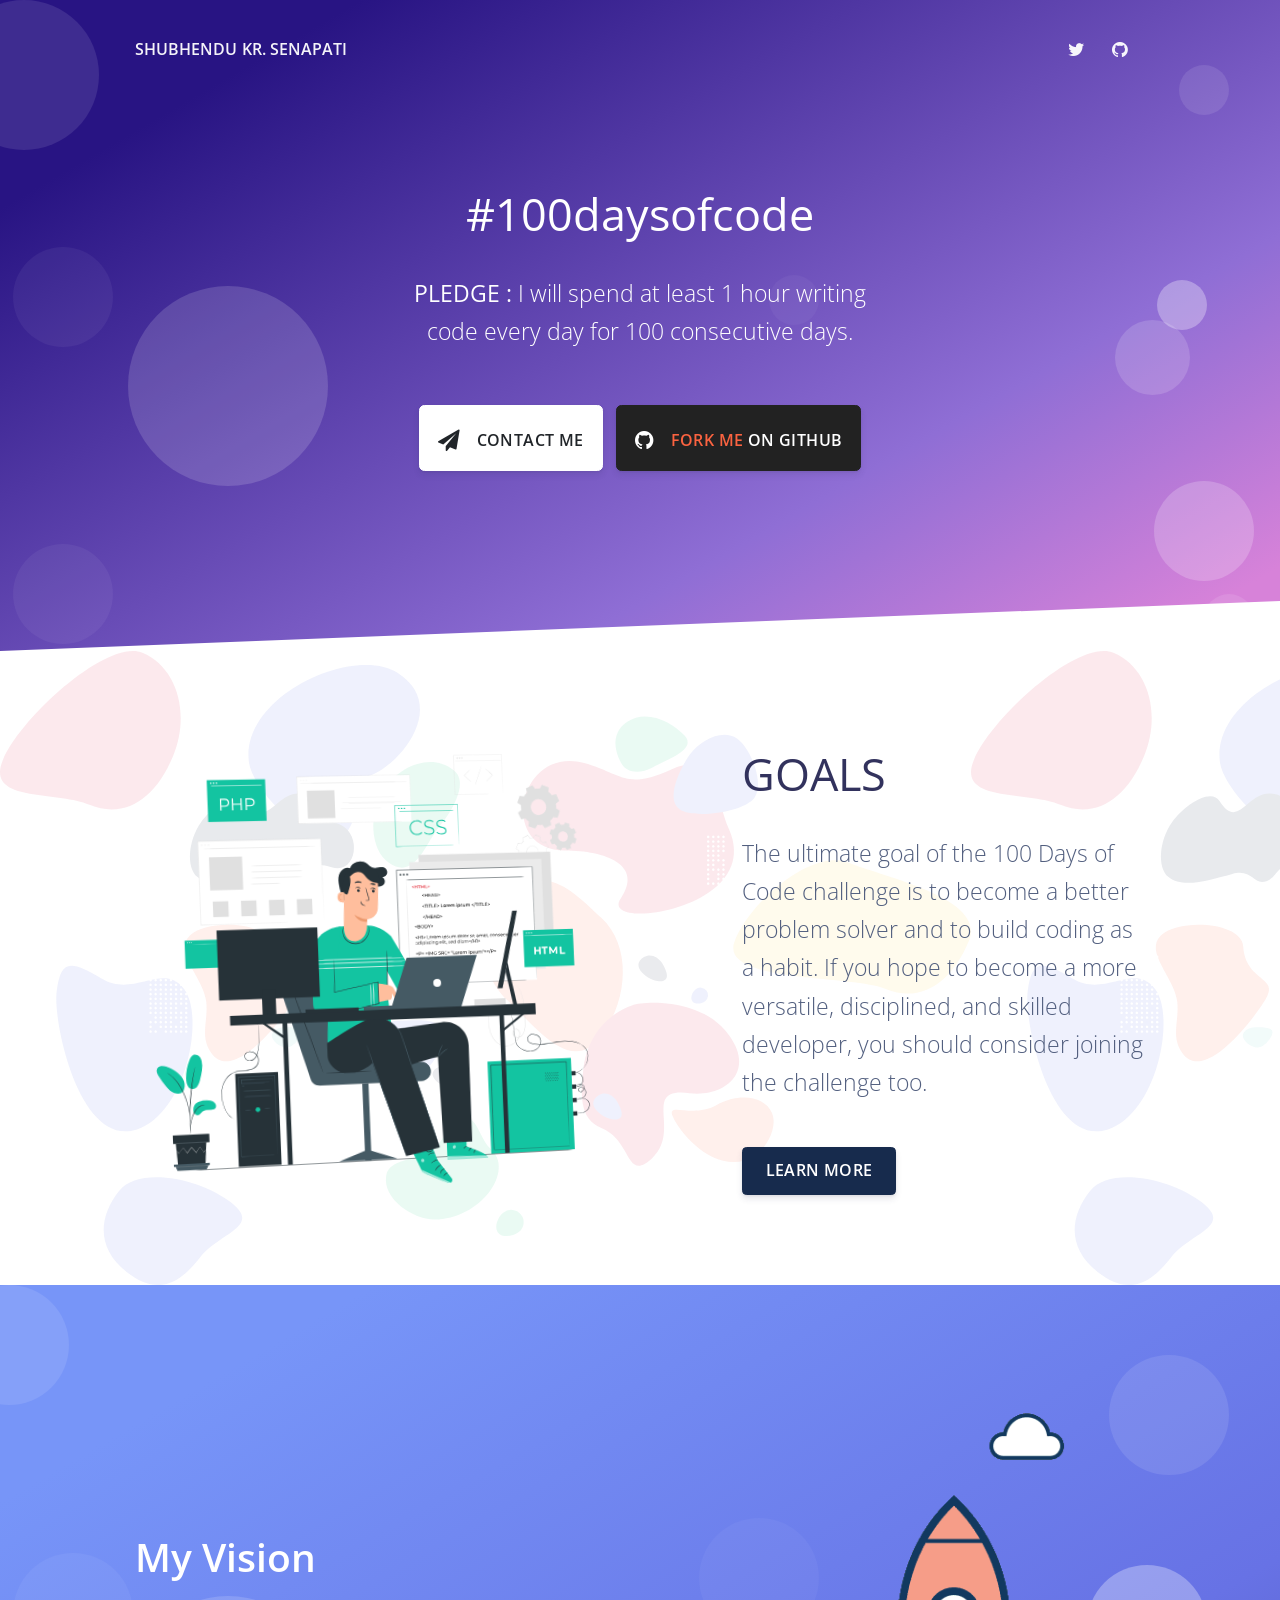
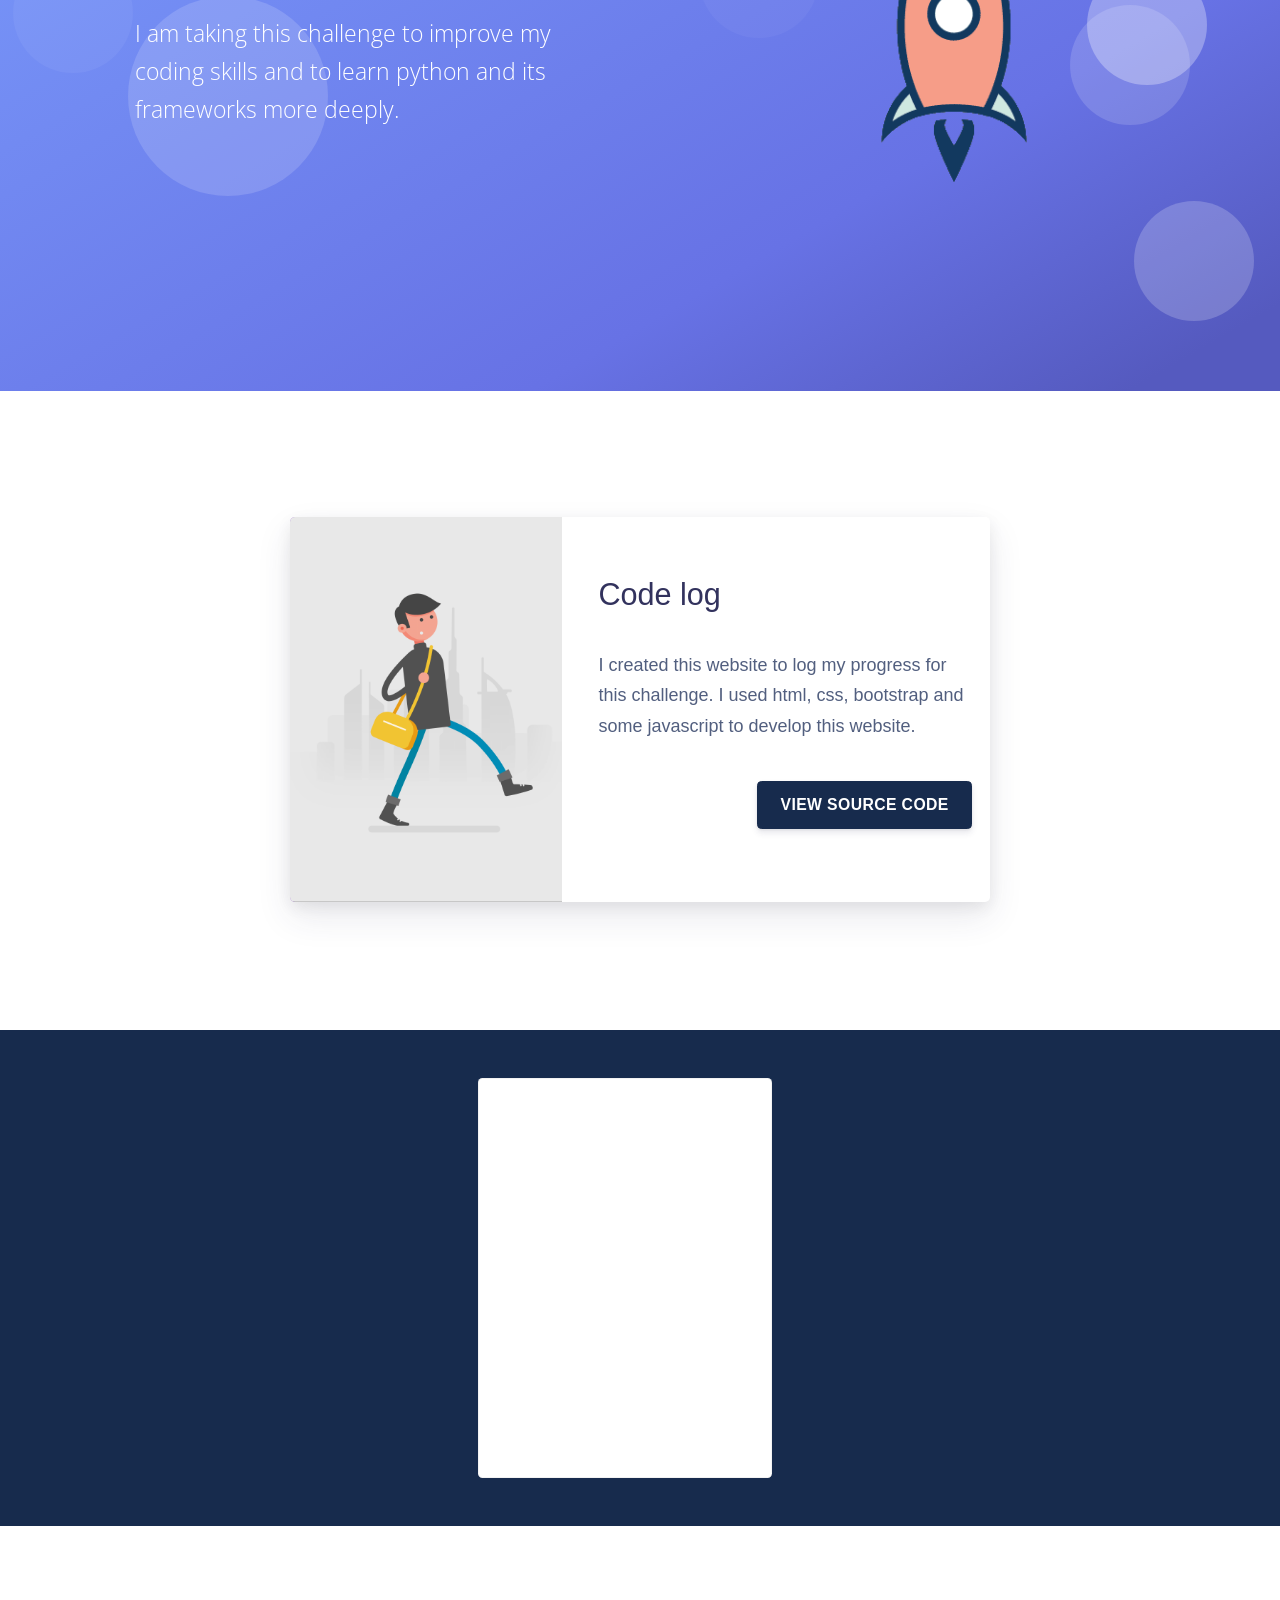
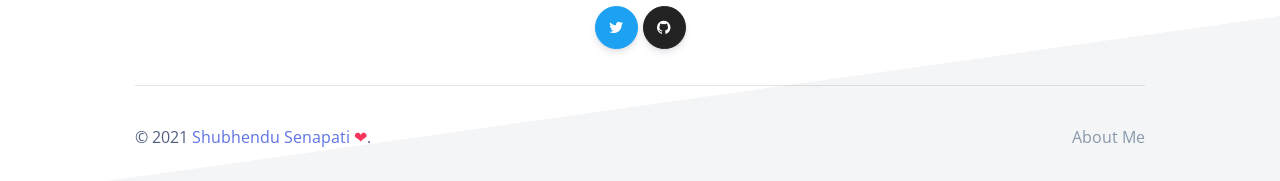
==== docs/index.html @ d3641da6 "text changes" ====
<!DOCTYPE html>
<html lang="en">

<head>
    <meta charset="utf-8" />
    <meta name="viewport" content="width=device-width, initial-scale=1, shrink-to-fit=no" />

    <title>Code log - #100daysofcode</title>
    <!--     Fonts and icons     -->
    <link href="https://fonts.googleapis.com/css?family=Open+Sans:300,400,600,700" rel="stylesheet" />
    <link href="https://use.fontawesome.com/releases/v5.0.6/css/all.css" rel="stylesheet" />
    <!-- Nucleo Icons -->
    <link href="./assets/css/nucleo-icons.css" rel="stylesheet" />
    <link href="./assets/css/nucleo-svg.css" rel="stylesheet" />
    <!-- Font Awesome Icons -->
    <link href="./assets/css/font-awesome.css" rel="stylesheet" />
    <link href="./assets/css/nucleo-svg.css" rel="stylesheet" />
    <!-- CSS Files -->
    <link href="./assets/css/argon-design-system.css?v=1.2.0" rel="stylesheet" />
</head>

<body class="index-page" style="overflow-x: hidden;">
    <!-- Navbar -->
    <nav id="navbar-main" class="
        navbar navbar-main navbar-expand-lg navbar-transparent navbar-light
        headroom
      ">
        <div class="container">
            <a class="navbar-brand" href="javascript:;">Shubhendu Kr. Senapati</a>
            <button class="navbar-toggler" type="button" data-toggle="collapse" data-target="#navbar-danger"
                aria-controls="navbar-danger" aria-expanded="false" aria-label="Toggle navigation">
                <span class="navbar-toggler-icon"></span>
            </button>
            <div class="collapse navbar-collapse" id="navbar-danger">
                <div class="navbar-collapse-header">
                    <div class="row">
                        <div class="col-6 collapse-brand">
                            <a href="./index.html">
                                <img src="./assets/img/brand/blue.png" />
                            </a>
                        </div>
                        <div class="col-6 collapse-close">
                            <button type="button" class="navbar-toggler" data-toggle="collapse"
                                data-target="#navbar-danger" aria-controls="navbar-danger" aria-expanded="false"
                                aria-label="Toggle navigation">
                                <span></span>
                                <span></span>
                            </button>
                        </div>
                    </div>
                </div>
                <ul class="navbar-nav ml-auto">
                    <li class="nav-item">
                        <a class="nav-link nav-link-icon" href="https://twitter.com/shubhendukumars">
                            <i class="fa fa-twitter"></i>
                            <span class="nav-link-inner--text d-lg-none">Twitter</span>
                        </a>
                    </li>

                    <li class="nav-item">
                        <a class="nav-link nav-link-icon" href="https://github.com/sksenapati007">
                            <i class="fa fa-github"></i>
                            <span class="nav-link-inner--text d-lg-none">GitHub</span>
                        </a>
                    </li>
                </ul>
            </div>
        </div>
    </nav>

    <!-- End Navbar -->
    <div class="wrapper">
        <div class="section section-hero section-shaped">
            <div class="shape shape-style-1 shape-primary">
                <span class="span-150"></span>
                <span class="span-50"></span>
                <span class="span-50"></span>
                <span class="span-75"></span>
                <span class="span-100"></span>
                <span class="span-75"></span>
                <span class="span-50"></span>
                <span class="span-100"></span>
                <span class="span-50"></span>
                <span class="span-100"></span>
            </div>
            <div class="page-header">
                <div class="container shape-container d-flex align-items-center py-lg">
                    <div class="col px-0">
                        <div class="row align-items-center justify-content-center">
                            <div class="col-lg-6 text-center">
                                <!-- <h1 class="display-1 mb-0 text-white">#100daysofcode</h1> -->
                                <h1 class="text-white">#100daysofcode</h1>
                                <!-- <img src="./assets/img/brand/white.png" style="width: 200px;" class="img-fluid"> -->
                                <p class="lead text-white">
                                    <span style="font-weight: 500px"><b>PLEDGE :</b></span> I
                                    will spend at least 1 hour writing code every day for 100
                                    consecutive days.
                                </p>
                                <div class="btn-wrapper mt-5">
                                    <a href="mailto:shubhendukumars09@gmail.com"
                                        class="btn btn-lg btn-white btn-icon mb-3 mb-sm-0">
                                        <span class="btn-inner--icon"><i class="fa fa-send"></i></span>
                                        <span class="btn-inner--text">Contact Me</span>
                                    </a>
                                    <a href="https://github.com/sksenapati007/100DaysOfCode"
                                        class="btn btn-lg btn-github btn-icon mb-3 mb-sm-0" target="_blank">
                                        <span class="btn-inner--icon"><i class="fa fa-github"></i></span>
                                        <span class="btn-inner--text"><span class="text-warning">Fork me</span> on
                                            Github</span>
                                    </a>
                                </div>
                                <!-- <div class="mt-5">
                  <small class="font-weight-bold mb-0 mr-2 text-white">*proudly coded by</small>
                  <img src="./assets/img/brand/creativetim-white-slim.png" style="height: 28px;">
                </div> -->
                            </div>
                        </div>
                    </div>
                </div>
            </div>
            <div class="separator separator-bottom separator-skew zindex-100">
                <svg x="0" y="0" viewBox="0 0 2560 100" preserveAspectRatio="none" version="1.1"
                    xmlns="http://www.w3.org/2000/svg">
                    <polygon class="fill-white" points="2560 0 2560 100 0 100"></polygon>
                </svg>
            </div>
        </div>

        <div class="section" style="background-image: url('./assets/img/ill/1.svg')">
            <div class="container py-md">
                <div class="row justify-content-between align-items-center">
                    <div class="col-lg-6 mb-lg-auto">
                        <div class="rounded overflow-hidden transform-perspective-left">
                            <div id="carousel_example" class="carousel slide" data-ride="carousel">
                                <div class="carousel-inner">
                                    <div class="carousel-item active">
                                        <img class="img-fluid" src="images/web-development_2.svg" alt="First slide" />
                                    </div>
                                </div>
                            </div>
                        </div>
                    </div>
                    <div class="col-lg-5 mb-5 mb-lg-0">
                        <h1 class="">GOALS</h1>
                        <p class="lead mt-4">
                            The ultimate goal of the 100 Days of Code challenge is to become
                            a better problem solver and to build coding as a habit. If you hope
                            to become a more versatile, disciplined, and skilled developer,
                            you should consider joining the challenge too.
                        </p>
                        <a href="https://www.100daysofcode.com/" class="btn btn-default mt-4">Learn More</a>
                    </div>
                </div>
            </div>
        </div>

        <section class="section section-lg section-shaped">
            <div class="shape shape-style-1 shape-default">
                <span></span>
                <span></span>
                <span></span>
                <span></span>
                <span></span>
                <span></span>
                <span></span>
                <span></span>
            </div>
            <div class="container py-md">
                <div class="row row-grid justify-content-between align-items-center">
                    <div class="col-lg-6">
                        <h3 class="display-3 text-white">My Vision</h3>
                        <p class="lead text-white">
                            I am taking this challenge to improve my coding skills and to
                            learn python and its frameworks more deeply.
                        </p>
                    </div>
                    <div class="col-lg-6 col-10 mx-md-auto">
                        <img class="ml-lg-5" src="images/mission.gif" width="100%" />
                    </div>
                </div>
            </div>
        </section>

        <!-- SVG separator -->

        <section class="section-lg section-shaped">
            <div class="blog-card shadow">
                <div class="meta">
                    <div class="photo" style="background-color: #a979d9; background-image: url(images/walking_3.gif);"></div>
                    <ul class="details">
                        <li class="author text-white">#100DaysOfCode</li>
                        <li class="date text-warning">June 07, 2021</li>
                        <li class="tags">
                            <ul>
                                <li><a class="text-white" href="#">HTML</a></li>
                                <li><a class="text-white" href="#">CSS</a></li>
                                <li><a class="text-white" href="#">Bootstrap</a></li>
                                <li><a class="text-white" href="#">JavaScript</a></li>
                                <li><a class="text-white" href="#">Python</a></li>
                            </ul>
                        </li>
                    </ul>
                </div>
                <div class="description">
                    <br />
                    <br />
                    <h1>Code log</h1>
                    <br />
                    <p>
                        I created this website to log my progress for this challenge. I
                        used html, css, bootstrap and some javascript to develop this
                        website.
                    </p>
                    <br />
                    <p class="read-more">
                        <a class="btn btn-default" href="#">View Source Code</a>
                    </p>
                </div>
            </div>
        </section>

        <section class="bg-default" style="padding: 30px;margin-left: -30px;">
            <div class="row" id="card-wrapper"></div>
            <div class="content">
                 <!-- Coming Soon Section -->
                <a class="card" href="#!">
                    <div class="front" style="background-image: url(https://i.postimg.cc/3RWFGDtm/5723679233146880.jpg);">
                        <p class="display-3">Day 2</p>
                    </div>
                    <div class="back">
                        <div>
                            <p>Consectetur adipisicing elit. Possimus, praesentium?</p>
                            <p>
                                Provident consectetur natus voluptatem quis tenetur sed beatae
                                eius sint.
                            </p>
                            <button class="button">Click Here</button>
                        </div>
                    </div>
                </a>
            </div>
        </section>

        <footer class="footer has-cards">
            <div class="container">
                <div class="row align-items-center justify-content-md-between">
                    <!-- <div class="col-lg-6">
          <h3 class="text-primary font-weight-light mb-2">Thank you for supporting us!</h3>
          <h4 class="mb-0 font-weight-light">Let's get in touch on any of these platforms.</h4>
        </div> -->
                    <div class="col-lg-12 text-lg-center btn-wrapper">
                        <a href="https://twitter.com/shubhendukumars"><button target="_blank" rel="nofollow"
                                class="btn btn-icon-only btn-twitter rounded-circle" data-toggle="tooltip"
                                data-original-title="Follow us">
                                <span class="btn-inner--icon"><i class="fa fa-twitter"></i></span></button></a>

                        <a href="https://github.com/sksenapati007">
                            <button target="_blank" rel="nofollow" class="btn btn-icon-only btn-github rounded-circle"
                                data-toggle="tooltip" data-original-title="Star on Github">
                                <span class="btn-inner--icon"><i class="fa fa-github"></i></span></button></a>
                    </div>
                </div>
                <hr />
                <div class="row align-items-center justify-content-md-between">
                    <div class="col-md-6">
                        <div class="copyright">
                            &copy; 2021 <a href="" target="_blank">Shubhendu Senapati </a> 
                            <span class="text-red">❤</span>.
                        </div>
                    </div>
                    <div class="col-md-6">
                        <ul class="nav nav-footer justify-content-end">
                            <li class="nav-item">
                                <a href="" class="nav-link" target="_blank">About Me</a>
                            </li>
                        </ul>
                    </div>
                </div>
            </div>
        </footer>
    </div>
    <script src="js/script.js"></script>
    <!--   Core JS Files   -->
    <script src="./assets/js/core/jquery.min.js" type="text/javascript"></script>
    <script src="./assets/js/core/popper.min.js" type="text/javascript"></script>
    <script src="./assets/js/core/bootstrap.min.js" type="text/javascript"></script>
    <script src="./assets/js/plugins/perfect-scrollbar.jquery.min.js"></script>
    <!--  Plugin for Switches, full documentation here: http://www.jque.re/plugins/version3/bootstrap.switch/ -->
    <script src="./assets/js/plugins/bootstrap-switch.js"></script>
    <!--  Plugin for the Sliders, full documentation here: http://refreshless.com/nouislider/ -->
    <script src="./assets/js/plugins/nouislider.min.js" type="text/javascript"></script>
    <script src="./assets/js/plugins/moment.min.js"></script>
    <!-- Control Center for Argon UI Kit: parallax effects, scripts for the example pages etc -->
    <!--  Google Maps Plugin    -->
    <script src="./assets/js/argon-design-system.min.js?v=1.2.0" type="text/javascript"></script>
    <script>
        function scrollToDownload() {
            if ($(".section-download").length != 0) {
                $("html, body").animate({
                        scrollTop: $(".section-download").offset().top,
                    },
                    1000
                );
            }
        }
    </script>
</body>

</html>
---- docs/assets/css/nucleo-icons.css ----
/*--------------------------------

hermes-dashboard-icons Web Font - built using nucleoapp.com
License - nucleoapp.com/license/

-------------------------------- */
@font-face {
  font-family: 'NucleoIcons';
  src: url('../fonts/nucleo-icons.eot');
  src: url('../fonts/nucleo-icons.eot') format('embedded-opentype'), url('../fonts/nucleo-icons.woff2') format('woff2'), url('../fonts/nucleo-icons.woff') format('woff'), url('../fonts/nucleo-icons.ttf') format('truetype'), url('../fonts/nucleo-icons.svg') format('svg');
  font-weight: normal;
  font-style: normal;
}

/*------------------------
    base class definition
-------------------------*/
.ni {
  display: inline-block;
  font: normal normal normal 14px/1 NucleoIcons;
  font-size: inherit;
  text-rendering: auto;
  -webkit-font-smoothing: antialiased;
  -moz-osx-font-smoothing: grayscale;
}

/*------------------------
  change icon size
-------------------------*/
.ni-lg {
  font-size: 1.33333333em;
  line-height: 0.75em;
  vertical-align: -15%;
}

.ni-2x {
  font-size: 2em;
}

.ni-3x {
  font-size: 3em;
}

.ni-4x {
  font-size: 4em;
}

.ni-5x {
  font-size: 5em;
}

/*----------------------------------
  add a square/circle background
-----------------------------------*/
.ni.square,
.ni.circle {
  padding: 0.33333333em;
  vertical-align: -16%;
  background-color: #eee;
}

.ni.circle {
  border-radius: 50%;
}

/*------------------------
  list icons
-------------------------*/
.ni-ul {
  padding-left: 0;
  margin-left: 2.14285714em;
  list-style-type: none;
}

.ni-ul>li {
  position: relative;
}

.ni-ul>li>.ni {
  position: absolute;
  left: -1.57142857em;
  top: 0.14285714em;
  text-align: center;
}

.ni-ul>li>.ni.lg {
  top: 0;
  left: -1.35714286em;
}

.ni-ul>li>.ni.circle,
.ni-ul>li>.ni.square {
  top: -0.19047619em;
  left: -1.9047619em;
}

/*------------------------
  spinning icons
-------------------------*/
.ni.spin {
  -webkit-animation: nc-spin 2s infinite linear;
  -moz-animation: nc-spin 2s infinite linear;
  animation: nc-spin 2s infinite linear;
}

@-webkit-keyframes nc-spin {
  0% {
    -webkit-transform: rotate(0deg);
  }

  100% {
    -webkit-transform: rotate(360deg);
  }
}

@-moz-keyframes nc-spin {
  0% {
    -moz-transform: rotate(0deg);
  }

  100% {
    -moz-transform: rotate(360deg);
  }
}

@keyframes nc-spin {
  0% {
    -webkit-transform: rotate(0deg);
    -moz-transform: rotate(0deg);
    -ms-transform: rotate(0deg);
    -o-transform: rotate(0deg);
    transform: rotate(0deg);
  }

  100% {
    -webkit-transform: rotate(360deg);
    -moz-transform: rotate(360deg);
    -ms-transform: rotate(360deg);
    -o-transform: rotate(360deg);
    transform: rotate(360deg);
  }
}

/*------------------------
  rotated/flipped icons
-------------------------*/
.ni.rotate-90 {
  filter: progid:DXImageTransform.Microsoft.BasicImage(rotation=1);
  -webkit-transform: rotate(90deg);
  -moz-transform: rotate(90deg);
  -ms-transform: rotate(90deg);
  -o-transform: rotate(90deg);
  transform: rotate(90deg);
}

.ni.rotate-180 {
  filter: progid:DXImageTransform.Microsoft.BasicImage(rotation=2);
  -webkit-transform: rotate(180deg);
  -moz-transform: rotate(180deg);
  -ms-transform: rotate(180deg);
  -o-transform: rotate(180deg);
  transform: rotate(180deg);
}

.ni.rotate-270 {
  filter: progid:DXImageTransform.Microsoft.BasicImage(rotation=3);
  -webkit-transform: rotate(270deg);
  -moz-transform: rotate(270deg);
  -ms-transform: rotate(270deg);
  -o-transform: rotate(270deg);
  transform: rotate(270deg);
}

.ni.flip-y {
  filter: progid:DXImageTransform.Microsoft.BasicImage(rotation=0);
  -webkit-transform: scale(-1, 1);
  -moz-transform: scale(-1, 1);
  -ms-transform: scale(-1, 1);
  -o-transform: scale(-1, 1);
  transform: scale(-1, 1);
}

.ni.flip-x {
  filter: progid:DXImageTransform.Microsoft.BasicImage(rotation=2);
  -webkit-transform: scale(1, -1);
  -moz-transform: scale(1, -1);
  -ms-transform: scale(1, -1);
  -o-transform: scale(1, -1);
  transform: scale(1, -1);
}

/*------------------------
    font icons
-------------------------*/

.ni-active-40::before {
  content: "\ea02";
}

.ni-air-baloon::before {
  content: "\ea03";
}

.ni-album-2::before {
  content: "\ea04";
}

.ni-align-center::before {
  content: "\ea05";
}

.ni-align-left-2::before {
  content: "\ea06";
}

.ni-ambulance::before {
  content: "\ea07";
}

.ni-app::before {
  content: "\ea08";
}

.ni-archive-2::before {
  content: "\ea09";
}

.ni-atom::before {
  content: "\ea0a";
}

.ni-badge::before {
  content: "\ea0b";
}

.ni-bag-17::before {
  content: "\ea0c";
}

.ni-basket::before {
  content: "\ea0d";
}

.ni-bell-55::before {
  content: "\ea0e";
}

.ni-bold-down::before {
  content: "\ea0f";
}

.ni-bold-left::before {
  content: "\ea10";
}

.ni-bold-right::before {
  content: "\ea11";
}

.ni-bold-up::before {
  content: "\ea12";
}

.ni-bold::before {
  content: "\ea13";
}

.ni-book-bookmark::before {
  content: "\ea14";
}

.ni-books::before {
  content: "\ea15";
}

.ni-box-2::before {
  content: "\ea16";
}

.ni-briefcase-24::before {
  content: "\ea17";
}

.ni-building::before {
  content: "\ea18";
}

.ni-bulb-61::before {
  content: "\ea19";
}

.ni-bullet-list-67::before {
  content: "\ea1a";
}

.ni-bus-front-12::before {
  content: "\ea1b";
}

.ni-button-pause::before {
  content: "\ea1c";
}

.ni-button-play::before {
  content: "\ea1d";
}

.ni-button-power::before {
  content: "\ea1e";
}

.ni-calendar-grid-58::before {
  content: "\ea1f";
}

.ni-camera-compact::before {
  content: "\ea20";
}

.ni-caps-small::before {
  content: "\ea21";
}

.ni-cart::before {
  content: "\ea22";
}

.ni-chart-bar-32::before {
  content: "\ea23";
}

.ni-chart-pie-35::before {
  content: "\ea24";
}

.ni-chat-round::before {
  content: "\ea25";
}

.ni-check-bold::before {
  content: "\ea26";
}

.ni-circle-08::before {
  content: "\ea27";
}

.ni-cloud-download-95::before {
  content: "\ea28";
}

.ni-cloud-upload-96::before {
  content: "\ea29";
}

.ni-compass-04::before {
  content: "\ea2a";
}

.ni-controller::before {
  content: "\ea2b";
}

.ni-credit-card::before {
  content: "\ea2c";
}

.ni-curved-next::before {
  content: "\ea2d";
}

.ni-delivery-fast::before {
  content: "\ea2e";
}

.ni-diamond::before {
  content: "\ea2f";
}

.ni-email-83::before {
  content: "\ea30";
}

.ni-fat-add::before {
  content: "\ea31";
}

.ni-fat-delete::before {
  content: "\ea32";
}

.ni-fat-remove::before {
  content: "\ea33";
}

.ni-favourite-28::before {
  content: "\ea34";
}

.ni-folder-17::before {
  content: "\ea35";
}

.ni-glasses-2::before {
  content: "\ea36";
}

.ni-hat-3::before {
  content: "\ea37";
}

.ni-headphones::before {
  content: "\ea38";
}

.ni-html5::before {
  content: "\ea39";
}

.ni-istanbul::before {
  content: "\ea3a";
}

.ni-key-25::before {
  content: "\ea3b";
}

.ni-laptop::before {
  content: "\ea3c";
}

.ni-like-2::before {
  content: "\ea3d";
}

.ni-lock-circle-open::before {
  content: "\ea3e";
}

.ni-map-big::before {
  content: "\ea3f";
}

.ni-mobile-button::before {
  content: "\ea40";
}

.ni-money-coins::before {
  content: "\ea41";
}

.ni-note-03::before {
  content: "\ea42";
}

.ni-notification-70::before {
  content: "\ea43";
}

.ni-palette::before {
  content: "\ea44";
}

.ni-paper-diploma::before {
  content: "\ea45";
}

.ni-pin-3::before {
  content: "\ea46";
}

.ni-planet::before {
  content: "\ea47";
}

.ni-ruler-pencil::before {
  content: "\ea48";
}

.ni-satisfied::before {
  content: "\ea49";
}

.ni-scissors::before {
  content: "\ea4a";
}

.ni-send::before {
  content: "\ea4b";
}

.ni-settings-gear-65::before {
  content: "\ea4c";
}

.ni-settings::before {
  content: "\ea4d";
}

.ni-single-02::before {
  content: "\ea4e";
}

.ni-single-copy-04::before {
  content: "\ea4f";
}

.ni-sound-wave::before {
  content: "\ea50";
}

.ni-spaceship::before {
  content: "\ea51";
}

.ni-square-pin::before {
  content: "\ea52";
}

.ni-support-16::before {
  content: "\ea53";
}

.ni-tablet-button::before {
  content: "\ea54";
}

.ni-tag::before {
  content: "\ea55";
}

.ni-tie-bow::before {
  content: "\ea56";
}

.ni-time-alarm::before {
  content: "\ea57";
}

.ni-trophy::before {
  content: "\ea58";
}

.ni-tv-2::before {
  content: "\ea59";
}

.ni-umbrella-13::before {
  content: "\ea5a";
}

.ni-user-run::before {
  content: "\ea5b";
}

.ni-vector::before {
  content: "\ea5c";
}

.ni-watch-time::before {
  content: "\ea5d";
}

.ni-world::before {
  content: "\ea5e";
}

.ni-zoom-split-in::before {
  content: "\ea5f";
}

.ni-collection::before {
  content: "\ea60";
}

.ni-image::before {
  content: "\ea61";
}

.ni-shop::before {
  content: "\ea62";
}

.ni-ungroup::before {
  content: "\ea63";
}

.ni-world-2::before {
  content: "\ea64";
}

.ni-ui-04::before {
  content: "\ea65";
}


/* all icon font classes list here */
---- docs/assets/css/nucleo-svg.css ----
/* Generated using nucleoapp.com */
/* --------------------------------

Icon colors

-------------------------------- */

.icon {
  display: inline-block;
  /* icon primary color */
  color: #111111;
  height: 1em;
  width: 1em;
}

.icon use {
  /* icon secondary color - fill */
  fill: #7ea6f6;
}

.icon.icon-outline use {
  /* icon secondary color - stroke */
  stroke: #7ea6f6;
}

/* --------------------------------

Change icon size

-------------------------------- */

.icon-xs {
  height: 0.5em;
  width: 0.5em;
}

.icon-sm {
  height: 0.8em;
  width: 0.8em;
}

.icon-lg {
  height: 1.6em;
  width: 1.6em;
}

.icon-xl {
  height: 2em;
  width: 2em;
}

/* -------------------------------- 

Align icon and text 

-------------------------------- */

.icon-text-aligner {
  /* add this class to parent element that contains icon + text */
  display: flex;
  align-items: center;
}

.icon-text-aligner .icon {
  color: inherit;
  margin-right: 0.4em;
}

.icon-text-aligner .icon use {
  color: inherit;
  fill: currentColor;
}

.icon-text-aligner .icon.icon-outline use {
  stroke: currentColor;
}

/* -------------------------------- 

Icon reset values - used to enable color customizations

-------------------------------- */

.icon {
  fill: currentColor;
  stroke: none;
}

.icon.icon-outline {
  fill: none;
  stroke: currentColor;
}

.icon use {
  stroke: none;
}

.icon.icon-outline use {
  fill: none;
}

/* -------------------------------- 

Stroke effects - Nucleo outline icons

- 16px icons -> up to 1px stroke (16px outline icons do not support stroke changes)
- 24px, 32px icons -> up to 2px stroke
- 48px, 64px icons -> up to 4px stroke

-------------------------------- */

.icon-outline.icon-stroke-1 {
  stroke-width: 1px;
}

.icon-outline.icon-stroke-2 {
  stroke-width: 2px;
}

.icon-outline.icon-stroke-3 {
  stroke-width: 3px;
}

.icon-outline.icon-stroke-4 {
  stroke-width: 4px;
}

.icon-outline.icon-stroke-1 use,
.icon-outline.icon-stroke-3 use {
  -webkit-transform: translateX(0.5px) translateY(0.5px);
  -moz-transform: translateX(0.5px) translateY(0.5px);
  -ms-transform: translateX(0.5px) translateY(0.5px);
  -o-transform: translateX(0.5px) translateY(0.5px);
  transform: translateX(0.5px) translateY(0.5px);
}
---- docs/assets/css/nucleo-svg.css ----
/* Generated using nucleoapp.com */
/* --------------------------------

Icon colors

-------------------------------- */

.icon {
  display: inline-block;
  /* icon primary color */
  color: #111111;
  height: 1em;
  width: 1em;
}

.icon use {
  /* icon secondary color - fill */
  fill: #7ea6f6;
}

.icon.icon-outline use {
  /* icon secondary color - stroke */
  stroke: #7ea6f6;
}

/* --------------------------------

Change icon size

-------------------------------- */

.icon-xs {
  height: 0.5em;
  width: 0.5em;
}

.icon-sm {
  height: 0.8em;
  width: 0.8em;
}

.icon-lg {
  height: 1.6em;
  width: 1.6em;
}

.icon-xl {
  height: 2em;
  width: 2em;
}

/* -------------------------------- 

Align icon and text 

-------------------------------- */

.icon-text-aligner {
  /* add this class to parent element that contains icon + text */
  display: flex;
  align-items: center;
}

.icon-text-aligner .icon {
  color: inherit;
  margin-right: 0.4em;
}

.icon-text-aligner .icon use {
  color: inherit;
  fill: currentColor;
}

.icon-text-aligner .icon.icon-outline use {
  stroke: currentColor;
}

/* -------------------------------- 

Icon reset values - used to enable color customizations

-------------------------------- */

.icon {
  fill: currentColor;
  stroke: none;
}

.icon.icon-outline {
  fill: none;
  stroke: currentColor;
}

.icon use {
  stroke: none;
}

.icon.icon-outline use {
  fill: none;
}

/* -------------------------------- 

Stroke effects - Nucleo outline icons

- 16px icons -> up to 1px stroke (16px outline icons do not support stroke changes)
- 24px, 32px icons -> up to 2px stroke
- 48px, 64px icons -> up to 4px stroke

-------------------------------- */

.icon-outline.icon-stroke-1 {
  stroke-width: 1px;
}

.icon-outline.icon-stroke-2 {
  stroke-width: 2px;
}

.icon-outline.icon-stroke-3 {
  stroke-width: 3px;
}

.icon-outline.icon-stroke-4 {
  stroke-width: 4px;
}

.icon-outline.icon-stroke-1 use,
.icon-outline.icon-stroke-3 use {
  -webkit-transform: translateX(0.5px) translateY(0.5px);
  -moz-transform: translateX(0.5px) translateY(0.5px);
  -ms-transform: translateX(0.5px) translateY(0.5px);
  -o-transform: translateX(0.5px) translateY(0.5px);
  transform: translateX(0.5px) translateY(0.5px);
}
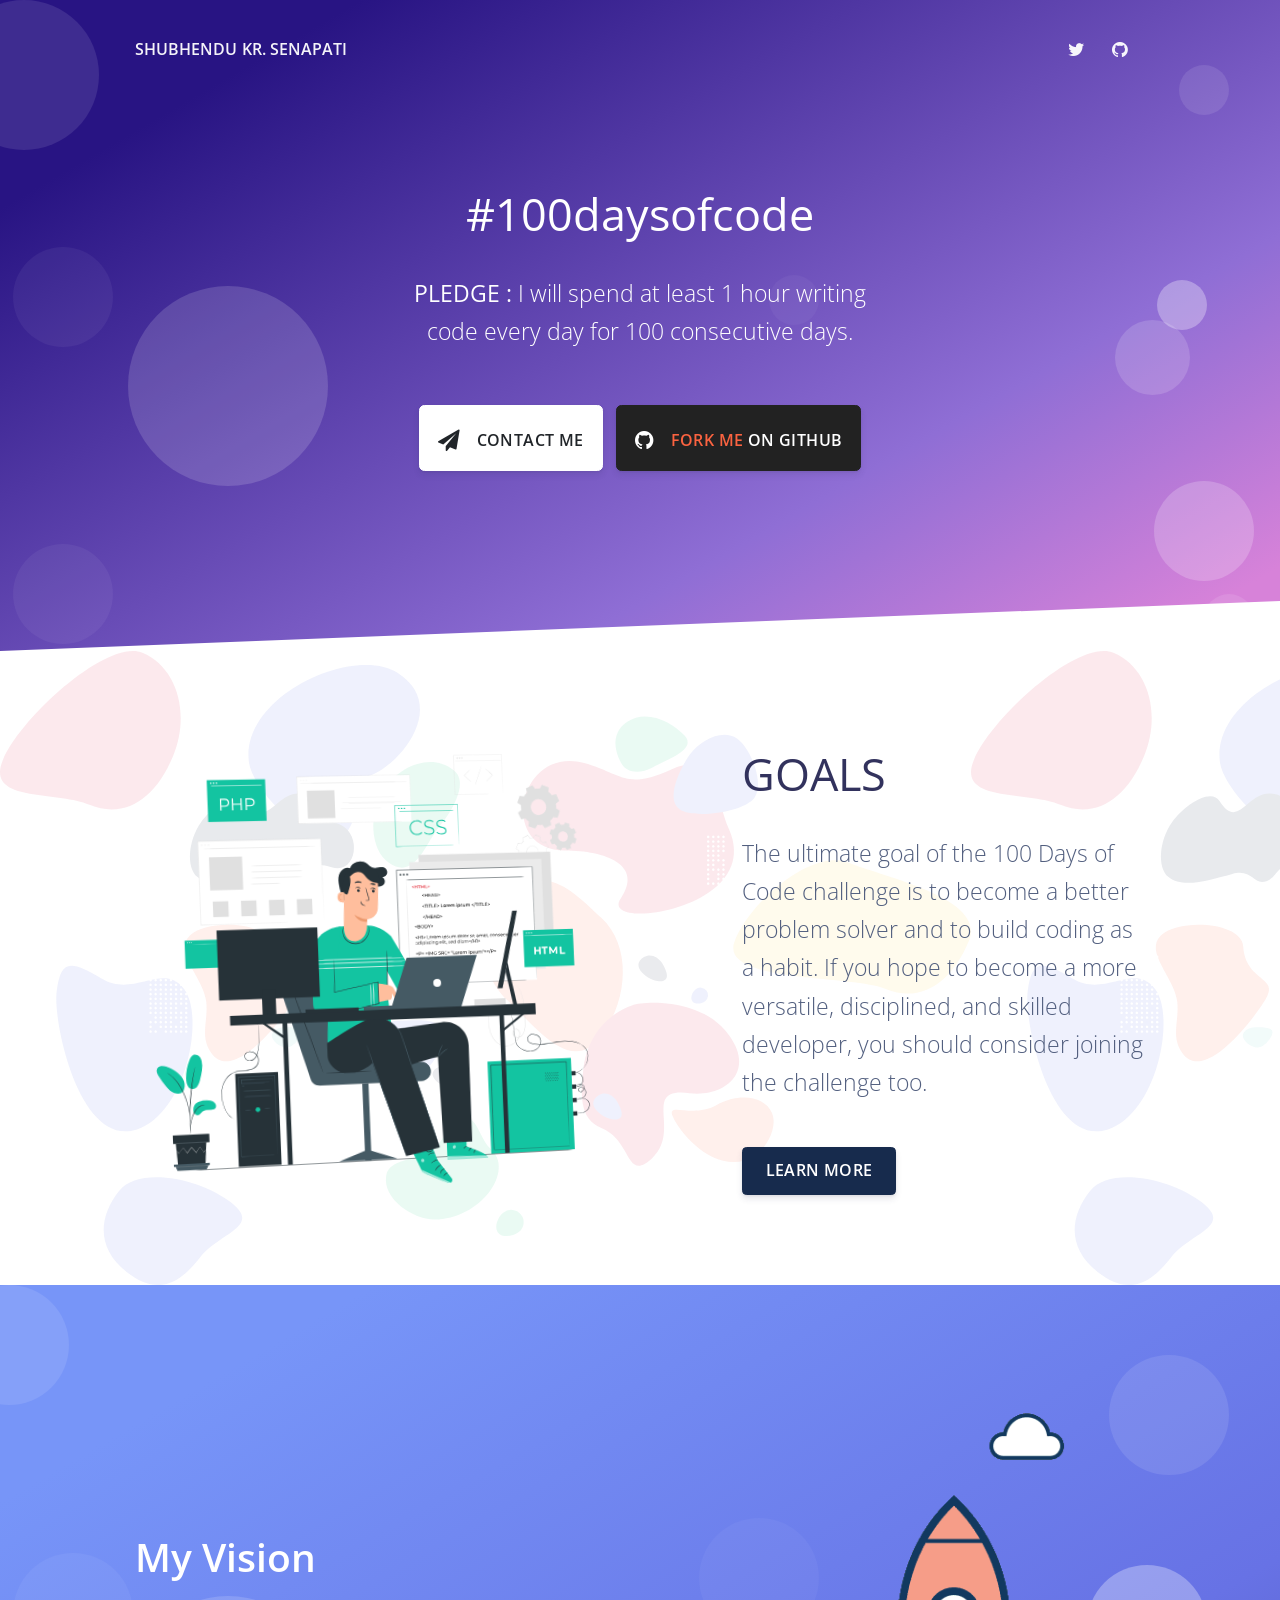
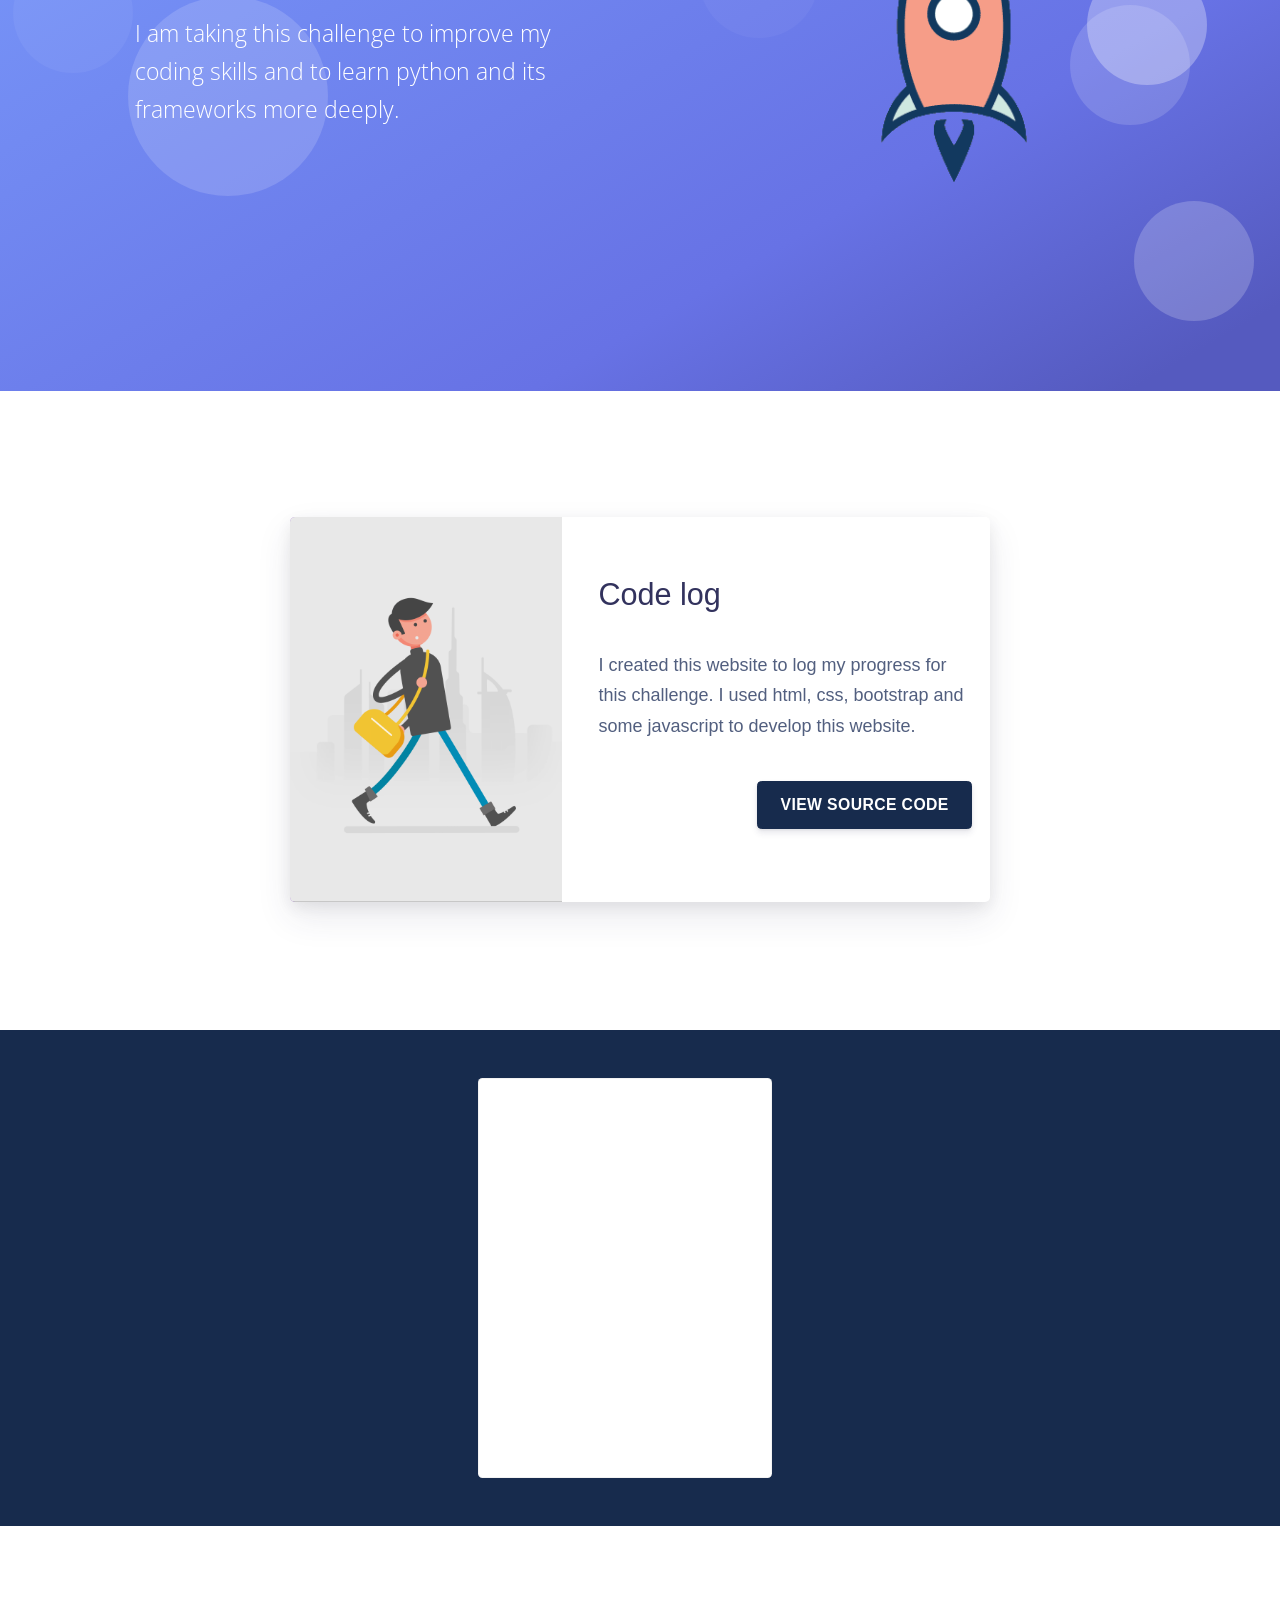
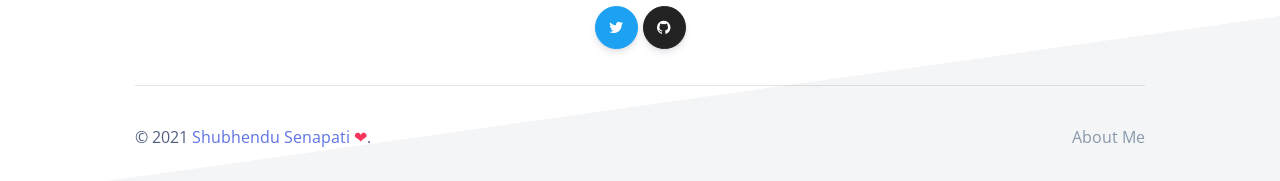
==== commit eaeb46fa: "small device styling" ====
--- a/docs/index.html
+++ b/docs/index.html
@@ -221,11 +221,11 @@
 
         <section class="bg-default" style="padding: 30px;margin-left: -30px;">
             <div class="row" id="card-wrapper"></div>
-            <div class="content">
+            <div class="content ">
                  <!-- Coming Soon Section -->
                 <a class="card" href="#!">
                     <div class="front" style="background-image: url(https://i.postimg.cc/3RWFGDtm/5723679233146880.jpg);">
-                        <p class="display-3">Day 2</p>
+                        <p class="display-3">Day 02</p>
                     </div>
                     <div class="back">
                         <div>
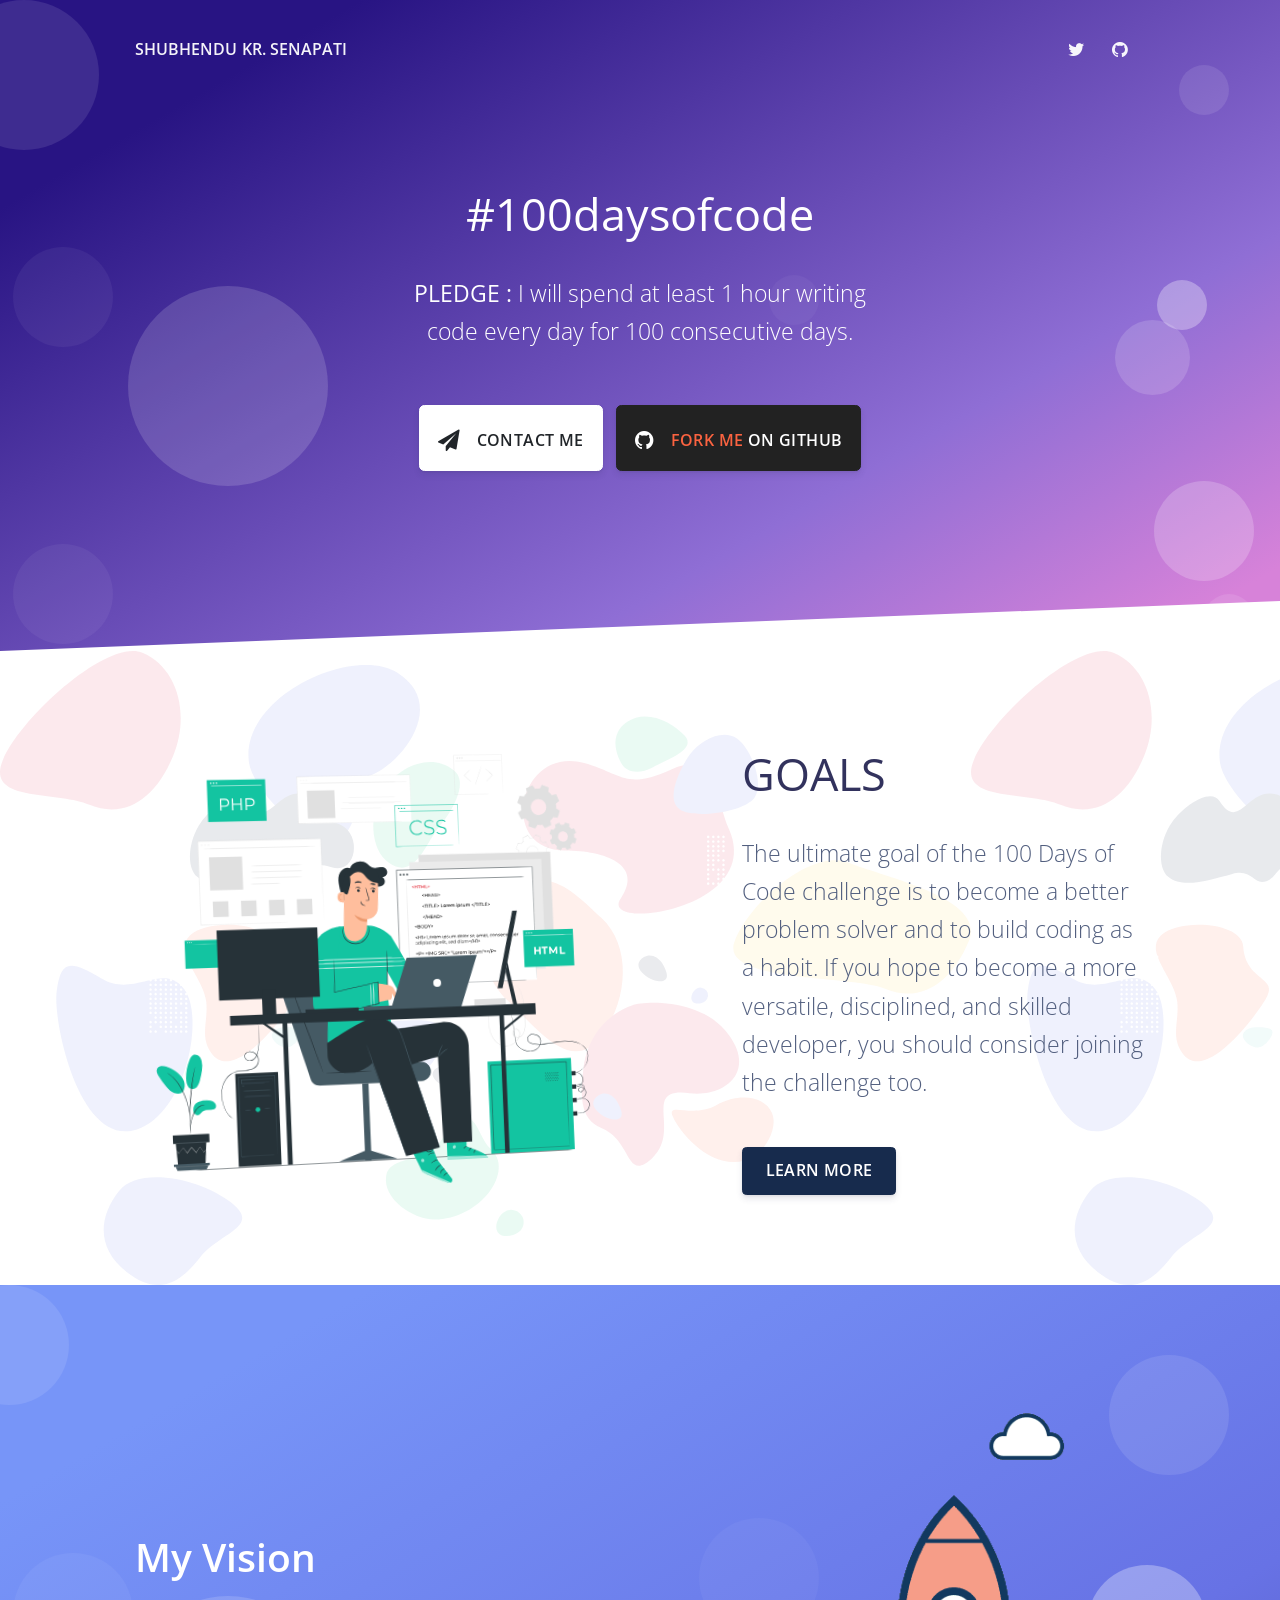
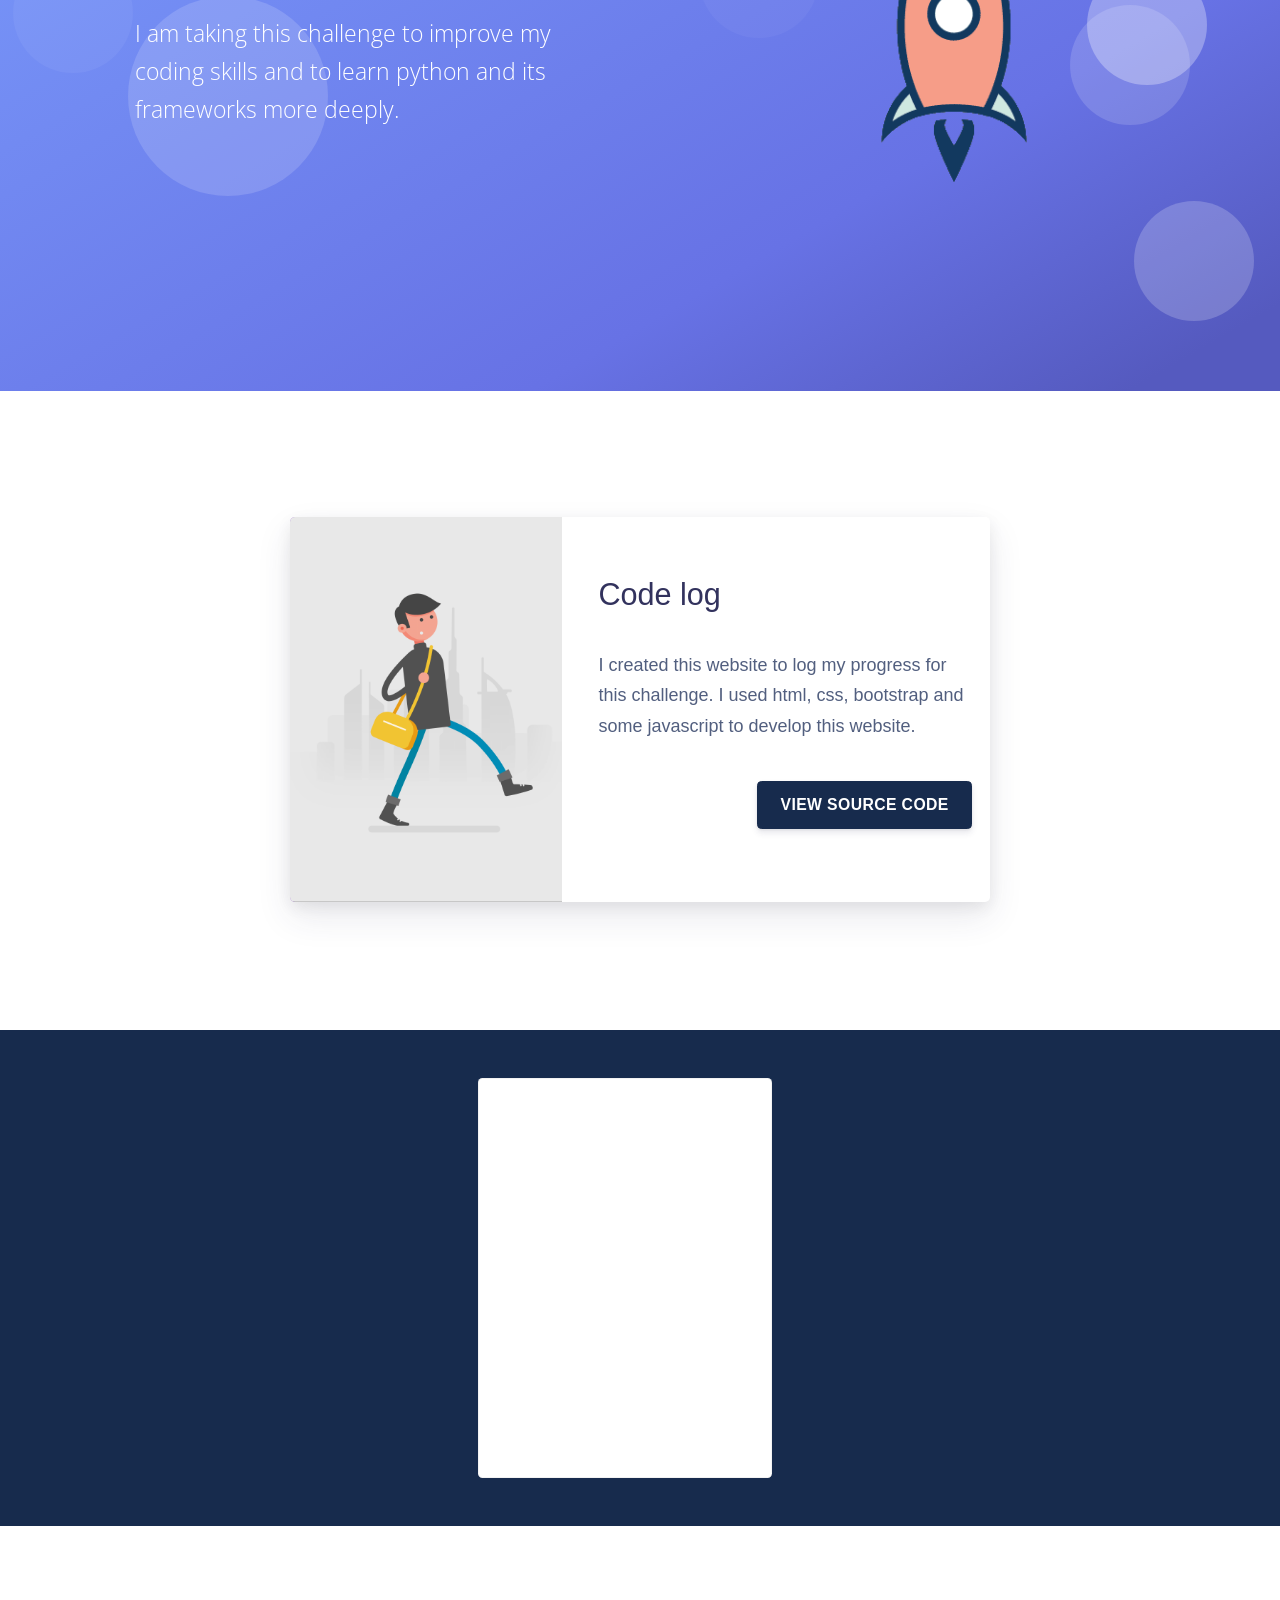
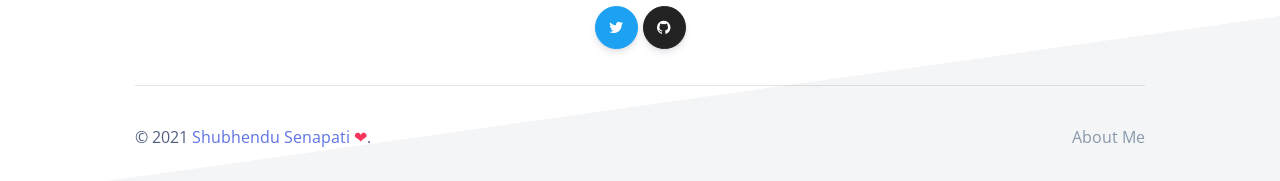
==== commit 6e9e97a9: "added brand img" ====
--- a/docs/index.html
+++ b/docs/index.html
@@ -36,7 +36,7 @@
                     <div class="row">
                         <div class="col-6 collapse-brand">
                             <a href="./index.html">
-                                <img src="./assets/img/brand/blue.png" />
+                                <img src="./assets/img/brand/shubhendu-brand.png" />
                             </a>
                         </div>
                         <div class="col-6 collapse-close">
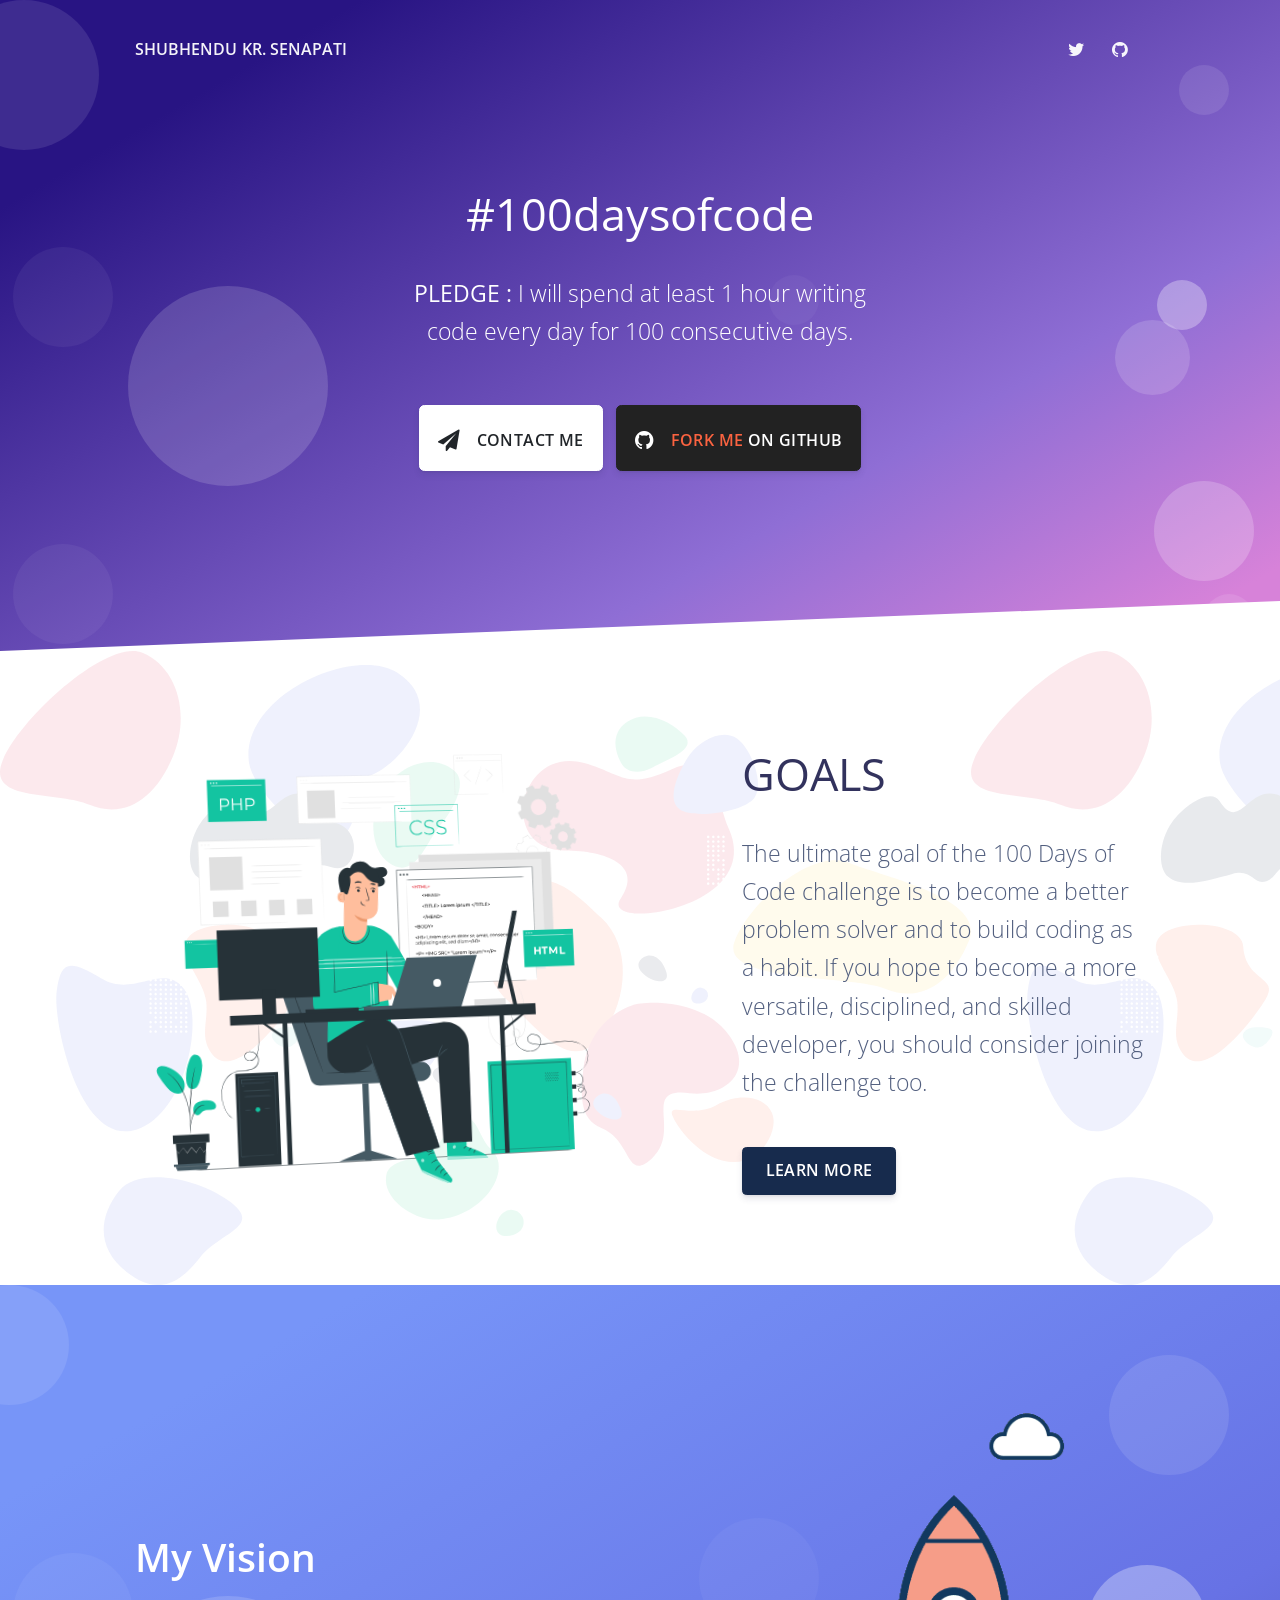
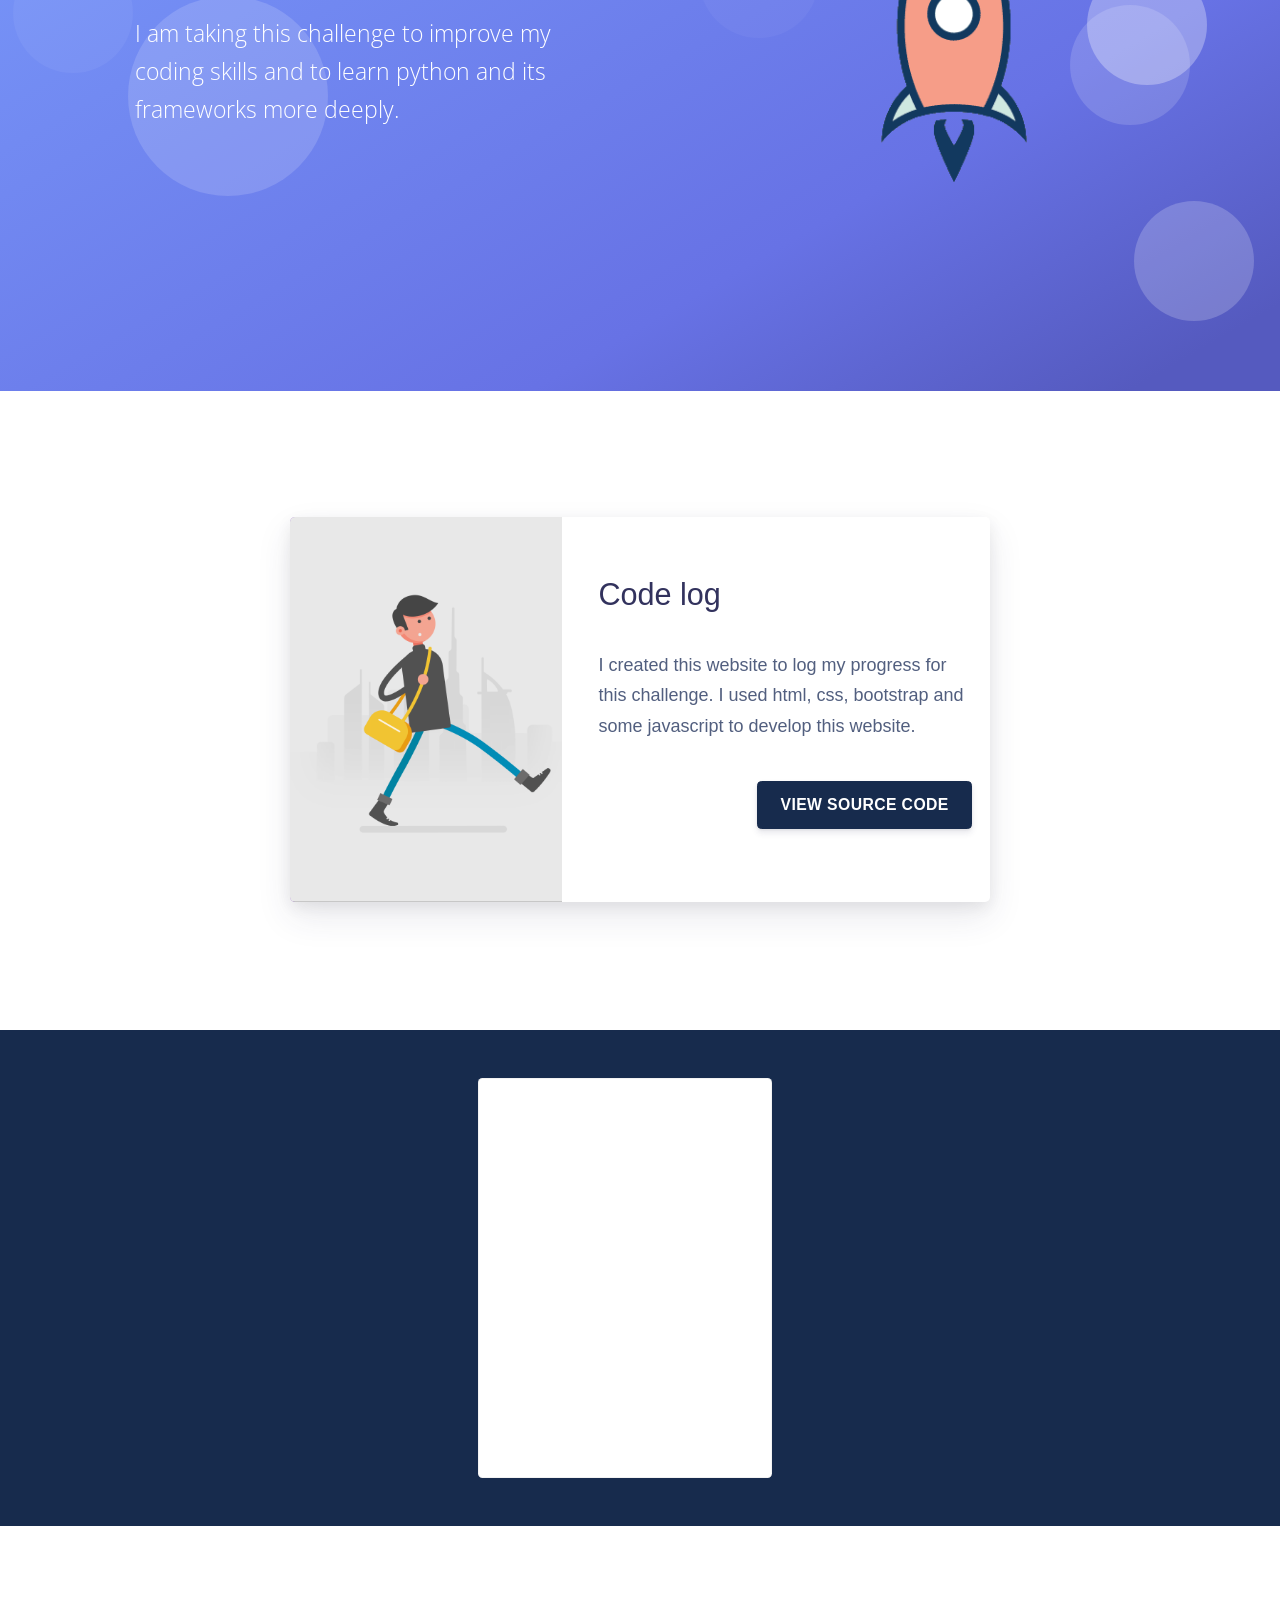
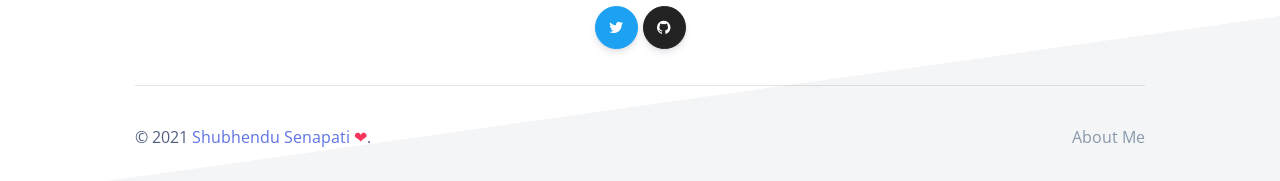
==== commit 2fb004f9: "sme changes" ====
--- a/docs/index.html
+++ b/docs/index.html
@@ -225,7 +225,7 @@
                  <!-- Coming Soon Section -->
                 <a class="card" href="#!">
                     <div class="front" style="background-image: url(https://i.postimg.cc/3RWFGDtm/5723679233146880.jpg);">
-                        <p class="display-3">Day 02</p>
+                        <p class="display-3">Day 03</p>
                     </div>
                     <div class="back">
                         <div>
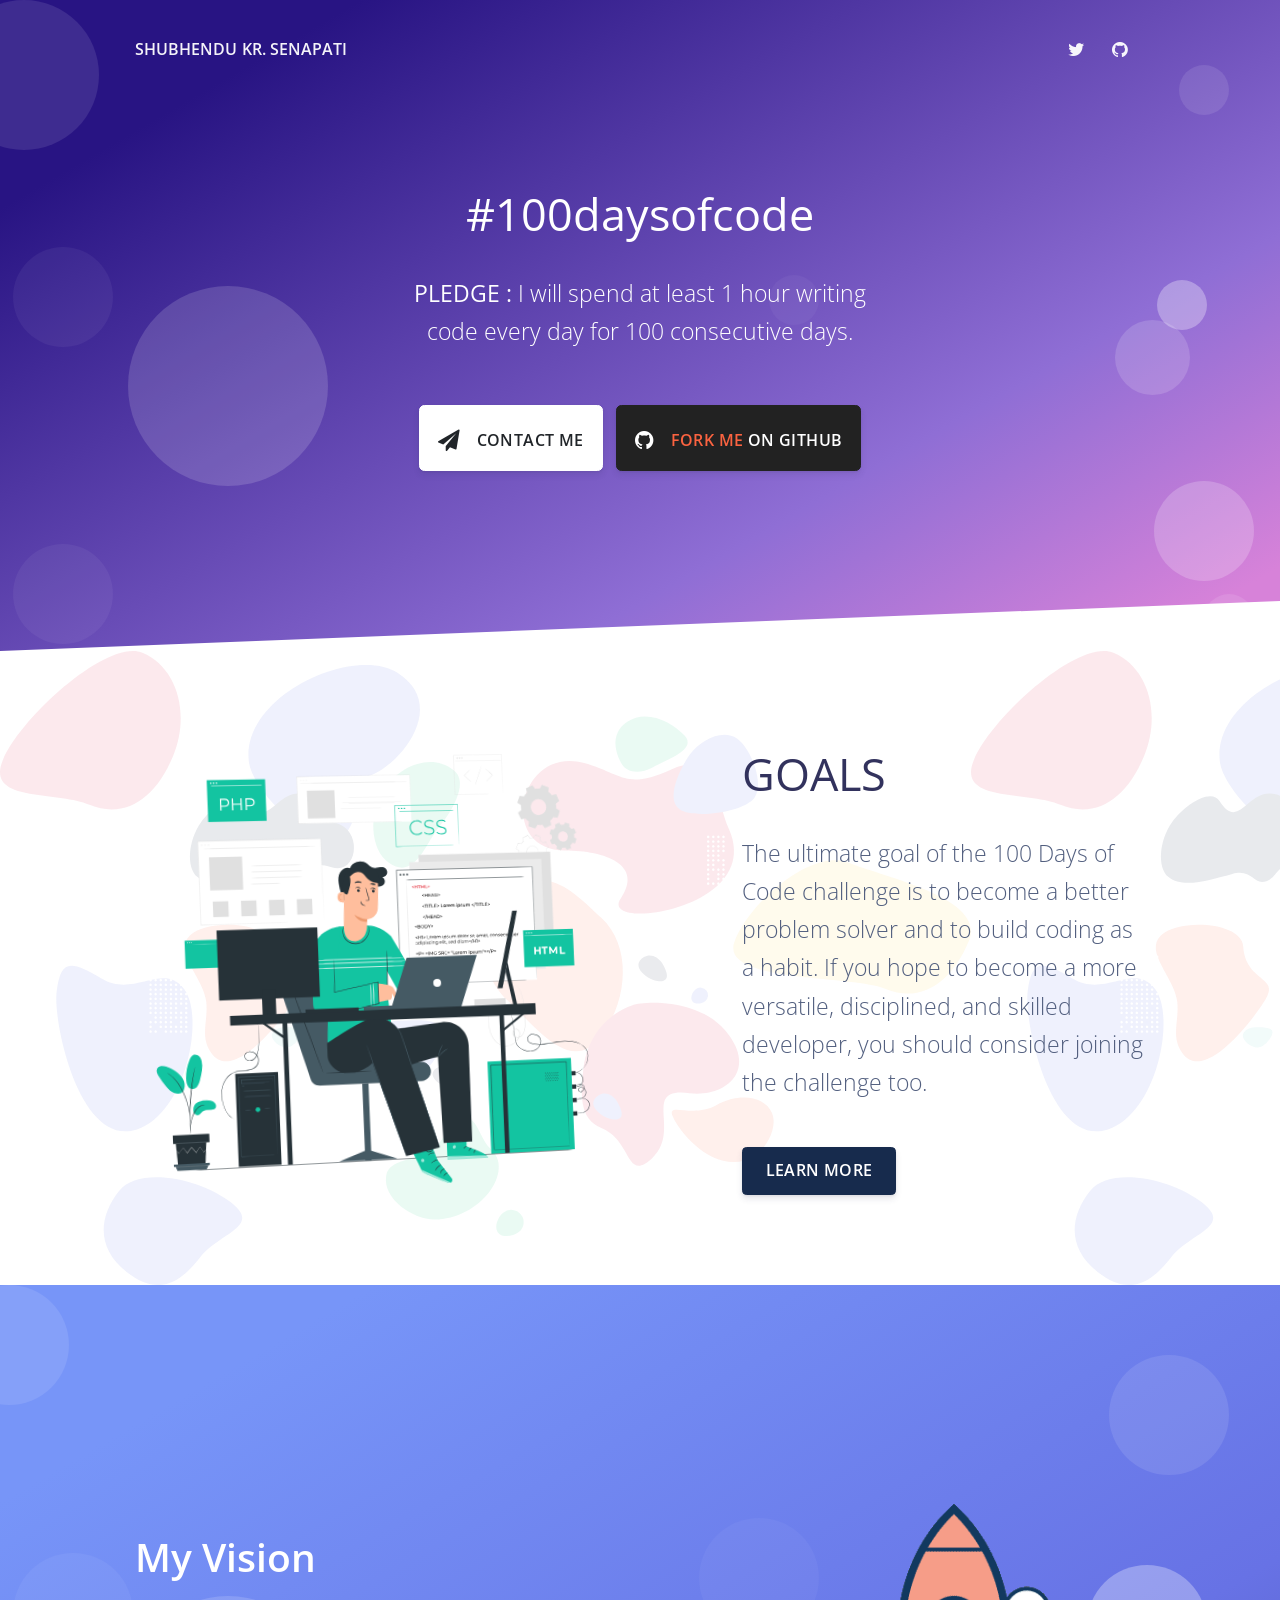
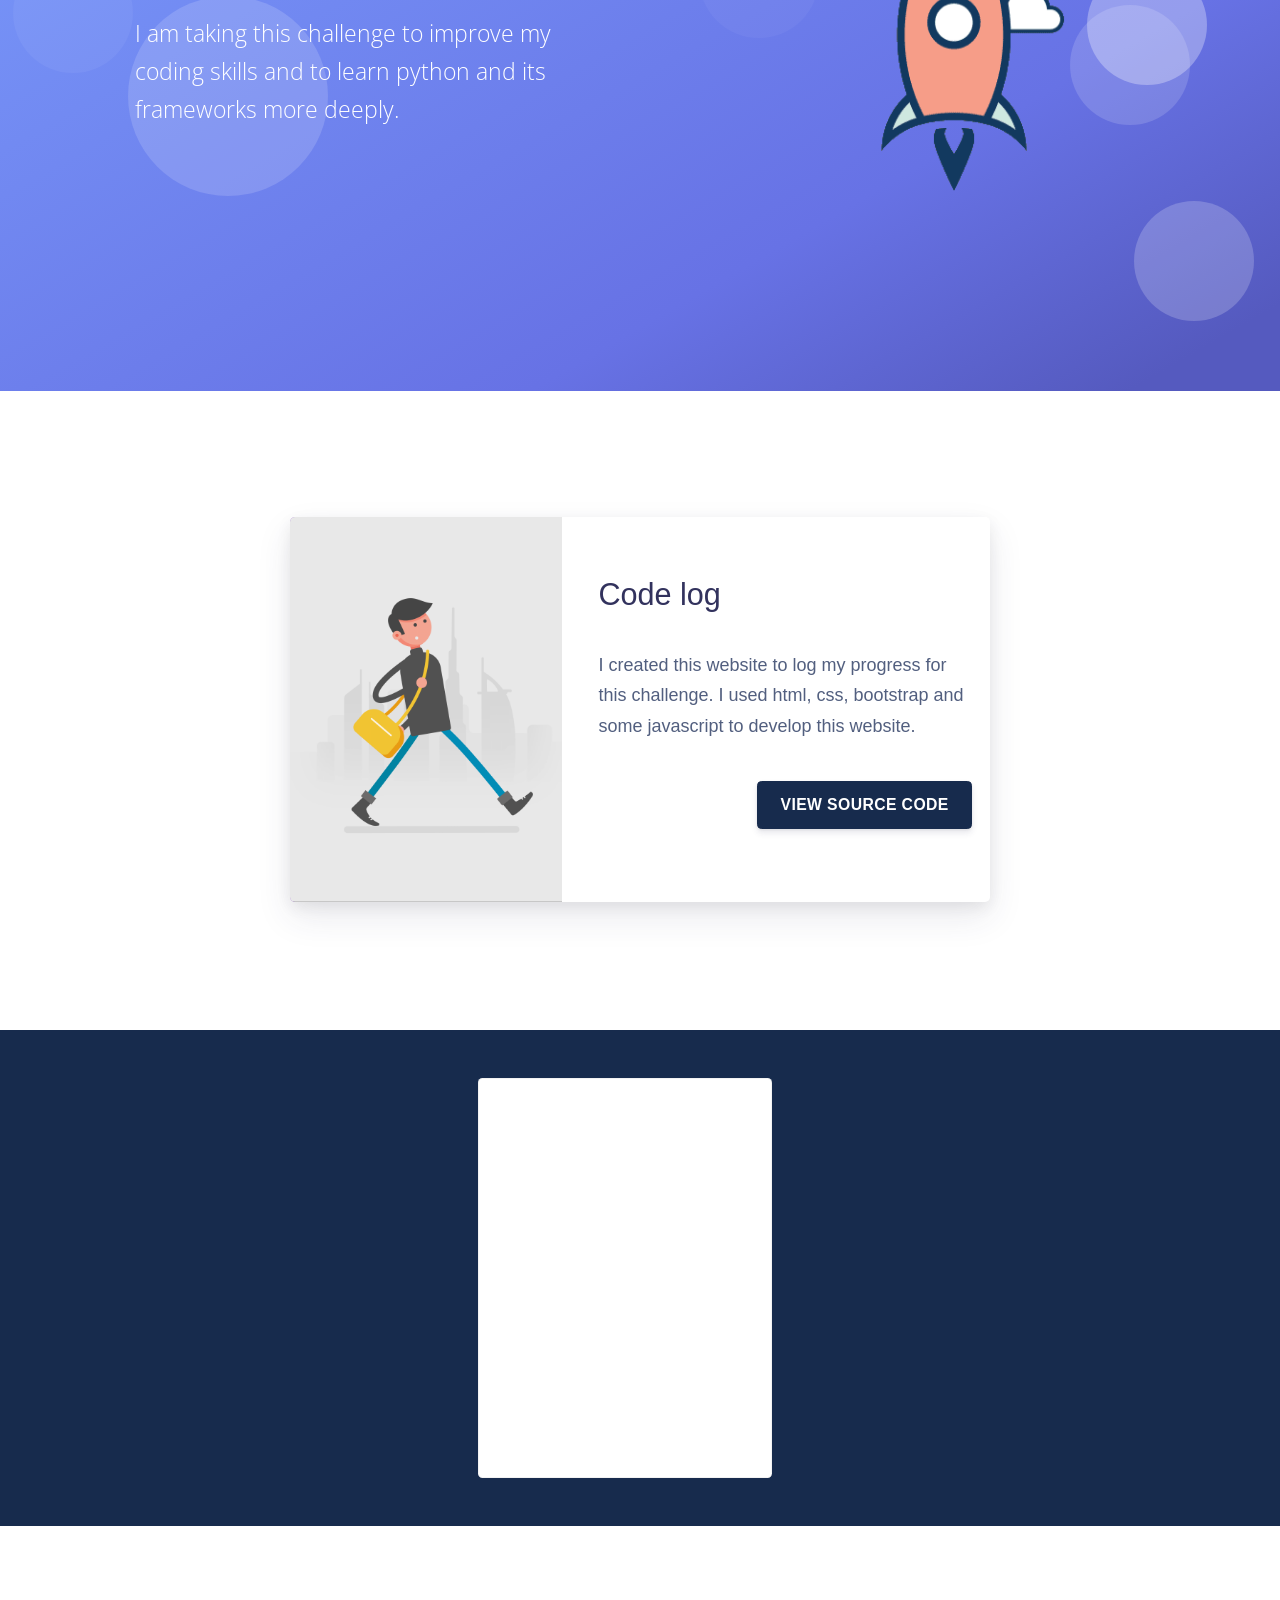
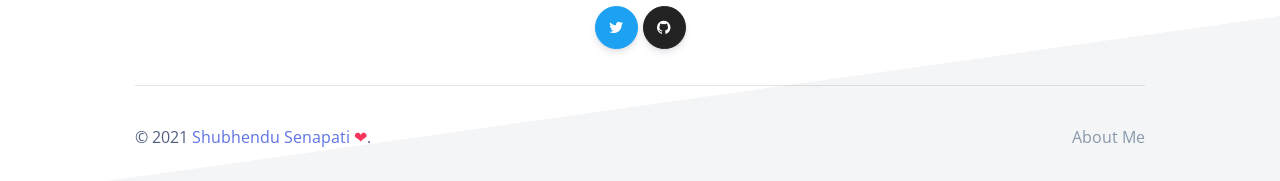
==== commit b1e4902a: "Day 3" ====
--- a/docs/index.html
+++ b/docs/index.html
@@ -225,7 +225,7 @@
                  <!-- Coming Soon Section -->
                 <a class="card" href="#!">
                     <div class="front" style="background-image: url(https://i.postimg.cc/3RWFGDtm/5723679233146880.jpg);">
-                        <p class="display-3">Day 03</p>
+                        <p class="display-3">Day 04</p>
                     </div>
                     <div class="back">
                         <div>
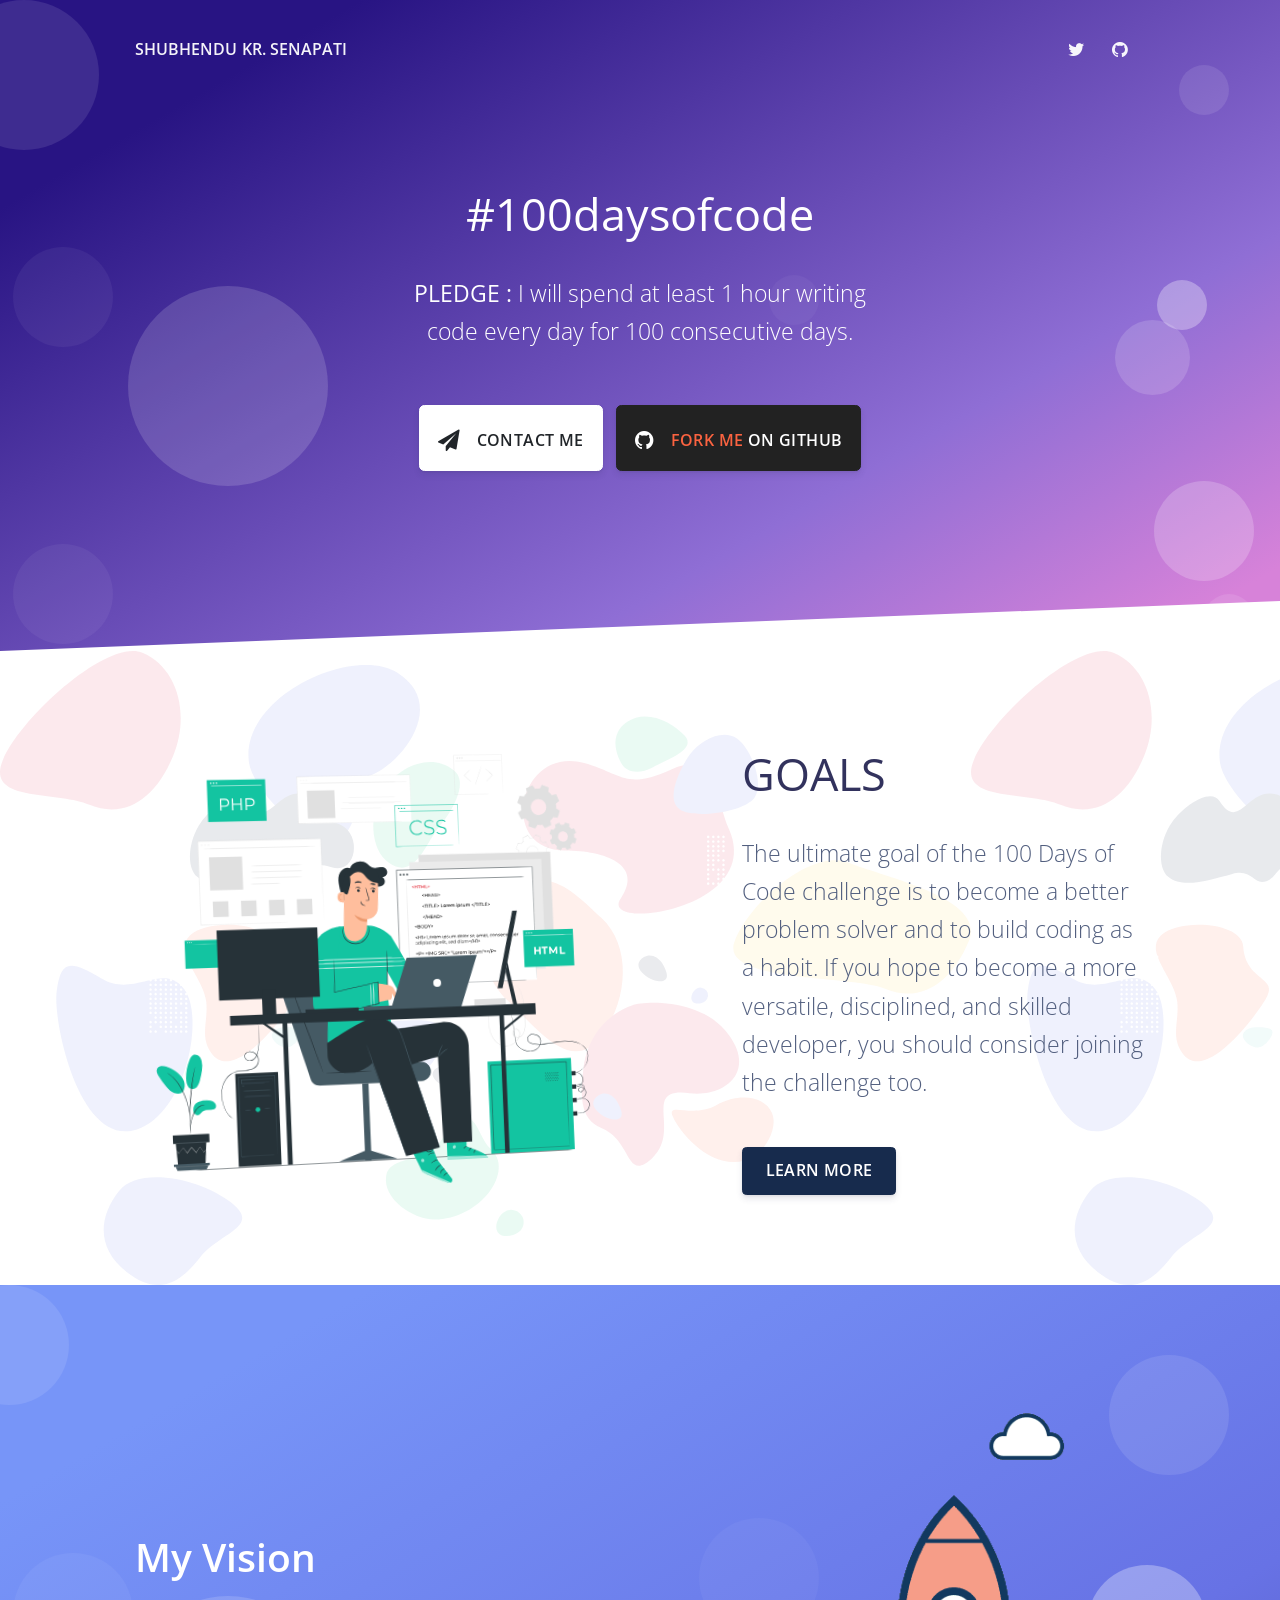
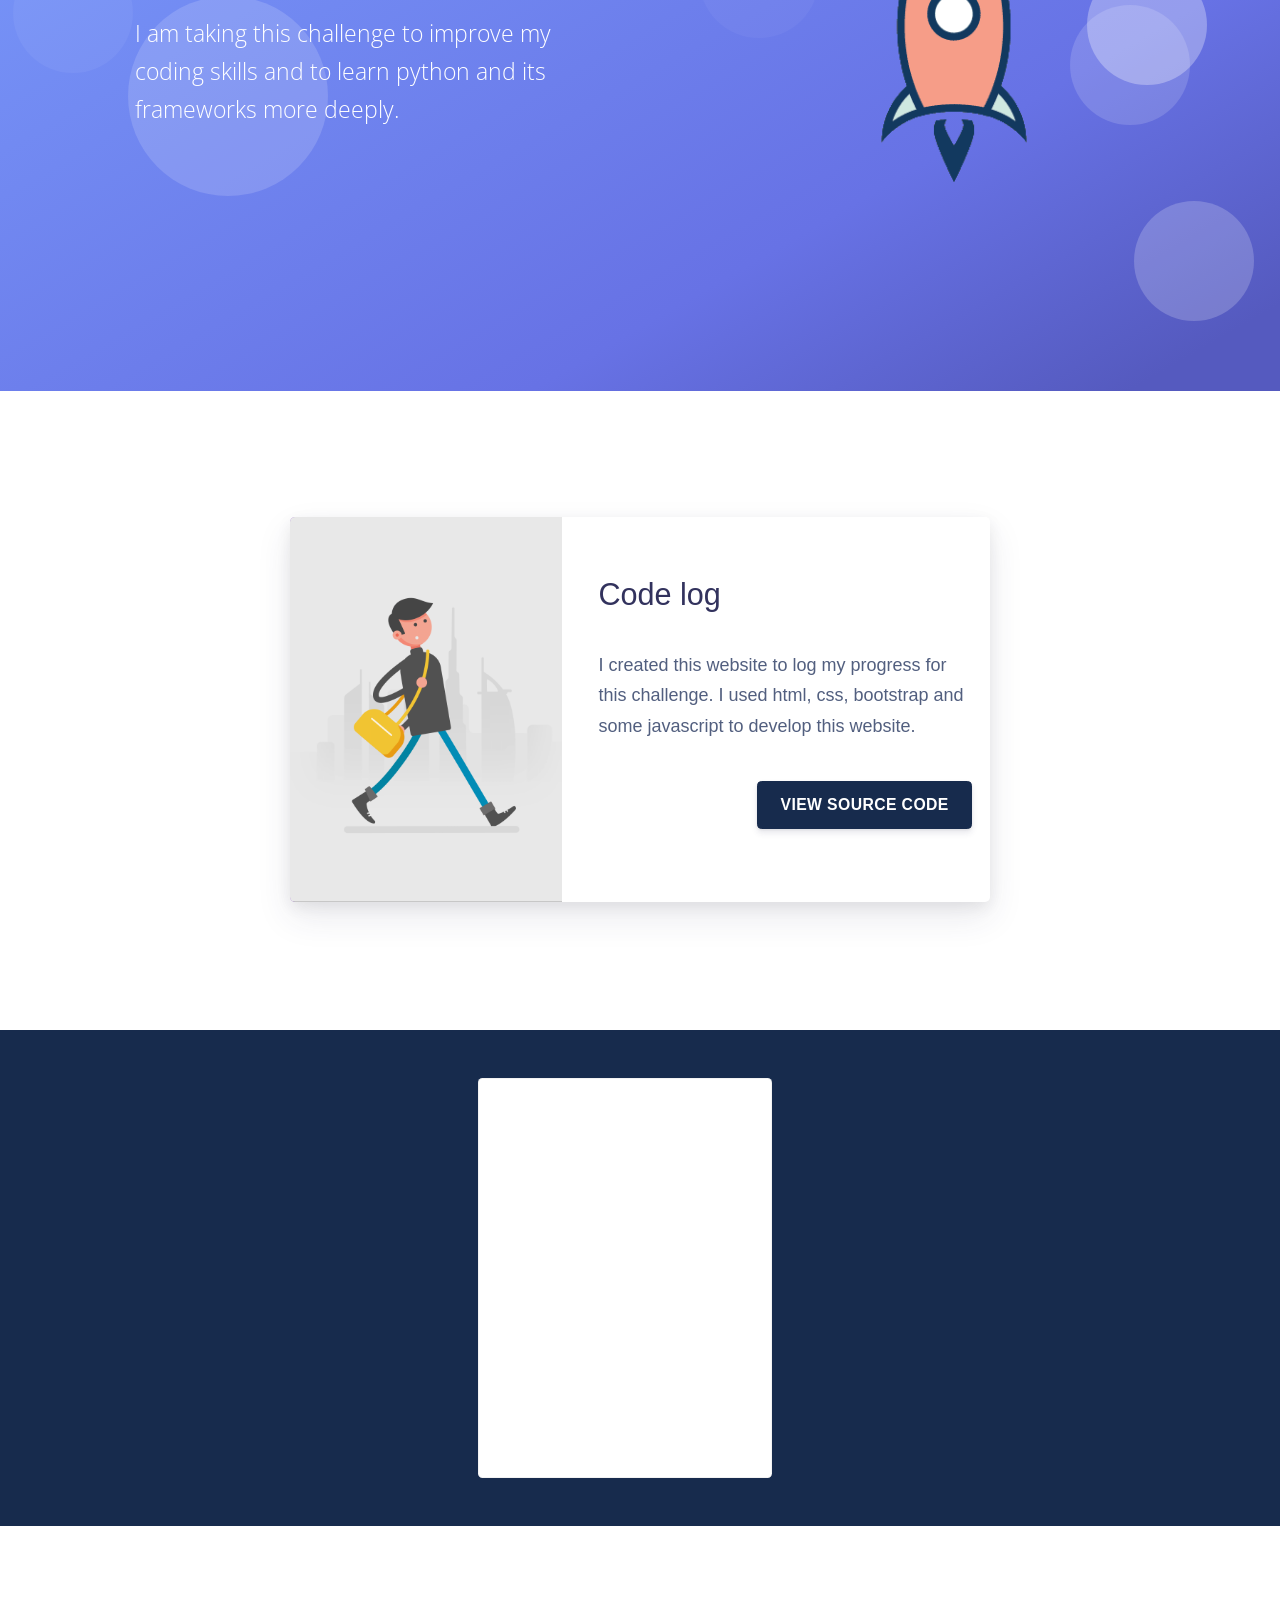
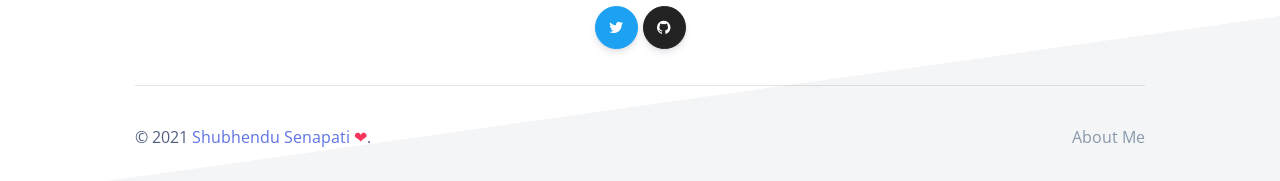
==== commit 3c3af69c: "log updated" ====
--- a/docs/index.html
+++ b/docs/index.html
@@ -225,7 +225,7 @@
                  <!-- Coming Soon Section -->
                 <a class="card" href="#!">
                     <div class="front" style="background-image: url(https://i.postimg.cc/3RWFGDtm/5723679233146880.jpg);">
-                        <p class="display-3">Day 04</p>
+                        <p class="display-3">Day 05</p>
                     </div>
                     <div class="back">
                         <div>
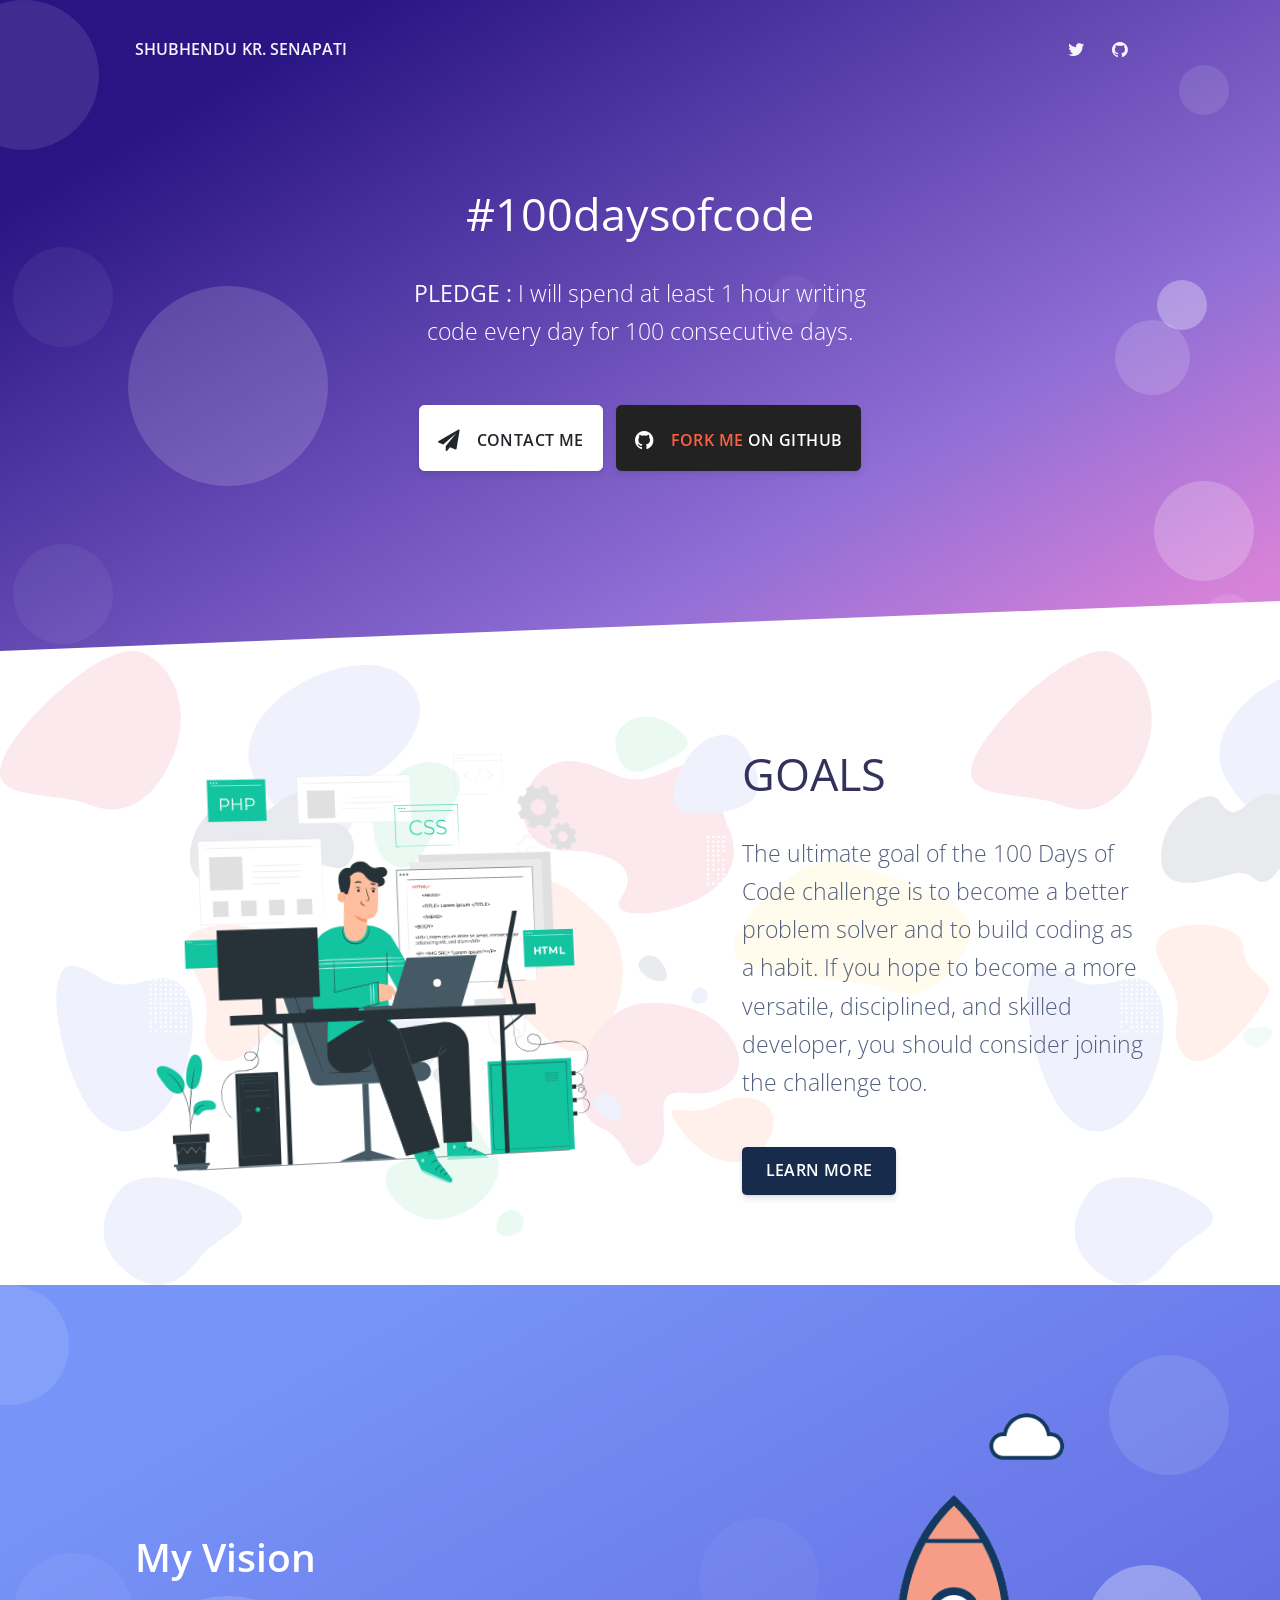
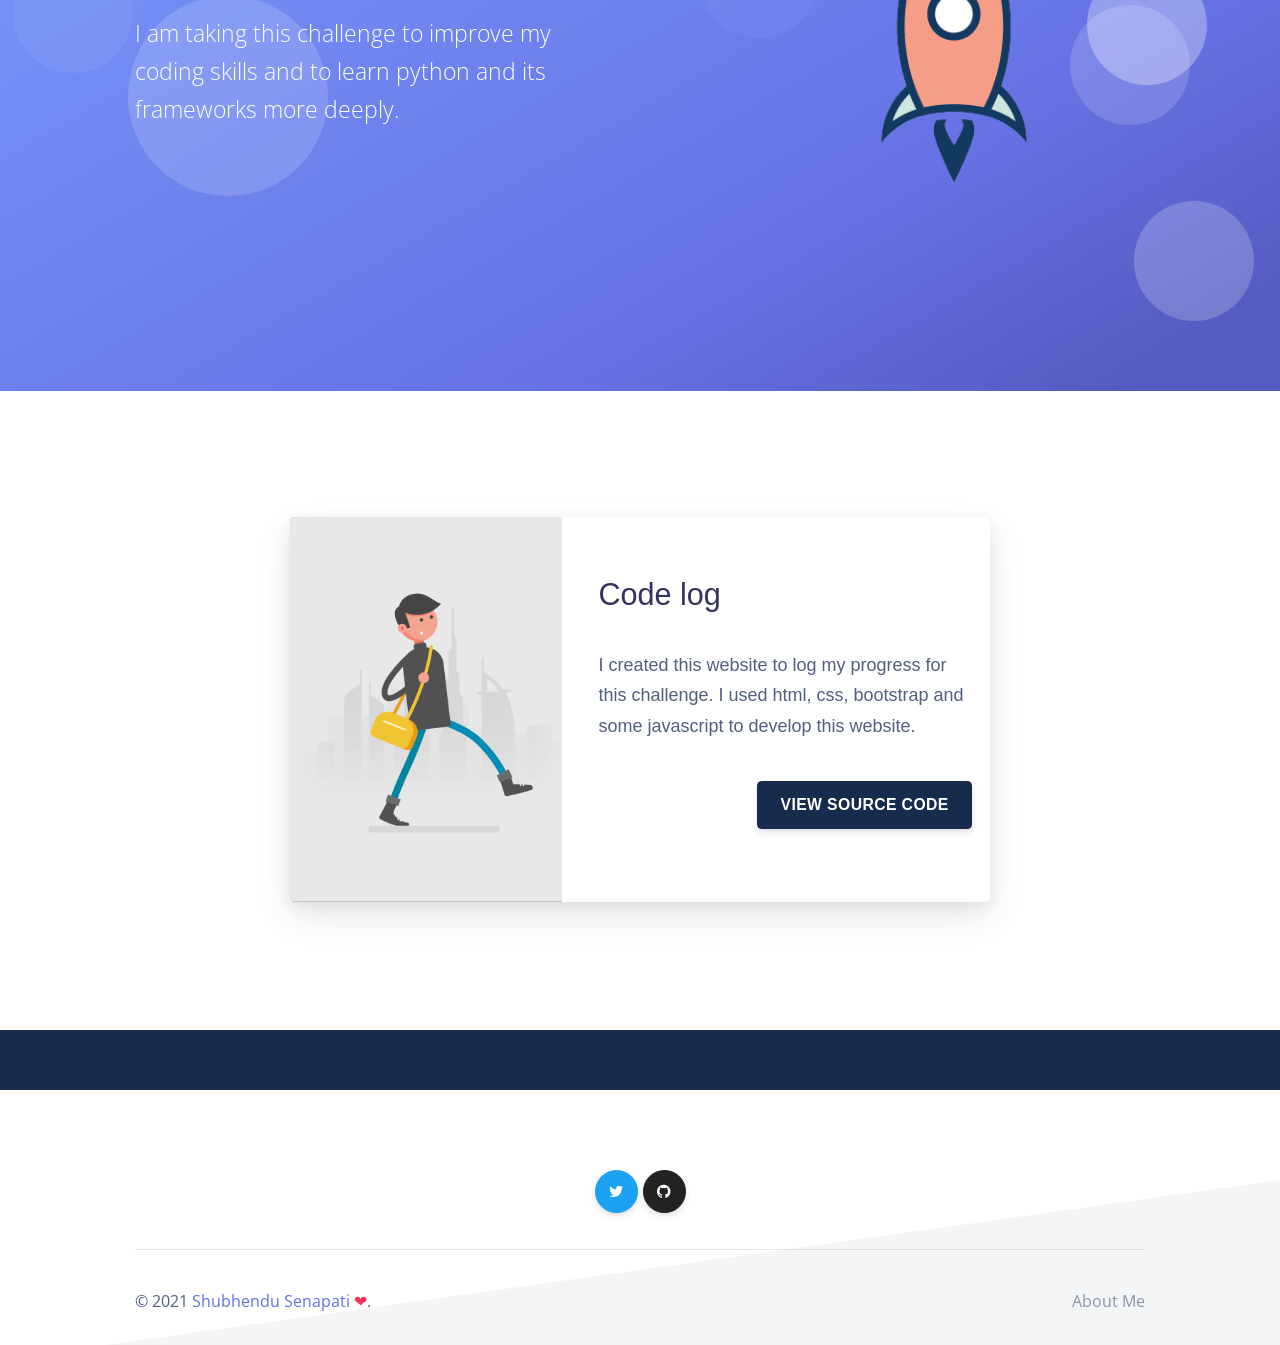
==== commit 8817e184: "Highest Score done, added readme files, updated data" ====
--- a/docs/index.html
+++ b/docs/index.html
@@ -1,14 +1,22 @@
 <!DOCTYPE html>
 <html lang="en">
-
-<head>
+  <head>
     <meta charset="utf-8" />
-    <meta name="viewport" content="width=device-width, initial-scale=1, shrink-to-fit=no" />
+    <meta
+      name="viewport"
+      content="width=device-width, initial-scale=1, shrink-to-fit=no"
+    />
 
     <title>Code log - #100daysofcode</title>
     <!--     Fonts and icons     -->
-    <link href="https://fonts.googleapis.com/css?family=Open+Sans:300,400,600,700" rel="stylesheet" />
-    <link href="https://use.fontawesome.com/releases/v5.0.6/css/all.css" rel="stylesheet" />
+    <link
+      href="https://fonts.googleapis.com/css?family=Open+Sans:300,400,600,700"
+      rel="stylesheet"
+    />
+    <link
+      href="https://use.fontawesome.com/releases/v5.0.6/css/all.css"
+      rel="stylesheet"
+    />
     <!-- Nucleo Icons -->
     <link href="./assets/css/nucleo-icons.css" rel="stylesheet" />
     <link href="./assets/css/nucleo-svg.css" rel="stylesheet" />
@@ -16,216 +24,284 @@
     <link href="./assets/css/font-awesome.css" rel="stylesheet" />
     <link href="./assets/css/nucleo-svg.css" rel="stylesheet" />
     <!-- CSS Files -->
-    <link href="./assets/css/argon-design-system.css?v=1.2.0" rel="stylesheet" />
-</head>
-
-<body class="index-page" style="overflow-x: hidden;">
+    <link
+      href="./assets/css/argon-design-system.css?v=1.2.0"
+      rel="stylesheet"
+    />
+  </head>
+
+  <body class="index-page" style="overflow-x: hidden">
     <!-- Navbar -->
-    <nav id="navbar-main" class="
+    <nav
+      id="navbar-main"
+      class="
         navbar navbar-main navbar-expand-lg navbar-transparent navbar-light
         headroom
-      ">
-        <div class="container">
-            <a class="navbar-brand" href="javascript:;">Shubhendu Kr. Senapati</a>
-            <button class="navbar-toggler" type="button" data-toggle="collapse" data-target="#navbar-danger"
-                aria-controls="navbar-danger" aria-expanded="false" aria-label="Toggle navigation">
-                <span class="navbar-toggler-icon"></span>
-            </button>
-            <div class="collapse navbar-collapse" id="navbar-danger">
-                <div class="navbar-collapse-header">
-                    <div class="row">
-                        <div class="col-6 collapse-brand">
-                            <a href="./index.html">
-                                <img src="./assets/img/brand/shubhendu-brand.png" />
-                            </a>
-                        </div>
-                        <div class="col-6 collapse-close">
-                            <button type="button" class="navbar-toggler" data-toggle="collapse"
-                                data-target="#navbar-danger" aria-controls="navbar-danger" aria-expanded="false"
-                                aria-label="Toggle navigation">
-                                <span></span>
-                                <span></span>
-                            </button>
-                        </div>
-                    </div>
-                </div>
-                <ul class="navbar-nav ml-auto">
-                    <li class="nav-item">
-                        <a class="nav-link nav-link-icon" href="https://twitter.com/shubhendukumars">
-                            <i class="fa fa-twitter"></i>
-                            <span class="nav-link-inner--text d-lg-none">Twitter</span>
-                        </a>
-                    </li>
-
-                    <li class="nav-item">
-                        <a class="nav-link nav-link-icon" href="https://github.com/sksenapati007">
-                            <i class="fa fa-github"></i>
-                            <span class="nav-link-inner--text d-lg-none">GitHub</span>
-                        </a>
-                    </li>
-                </ul>
-            </div>
-        </div>
+      "
+    >
+      <div class="container">
+        <a class="navbar-brand" href="javascript:;">Shubhendu Kr. Senapati</a>
+        <button
+          class="navbar-toggler"
+          type="button"
+          data-toggle="collapse"
+          data-target="#navbar-danger"
+          aria-controls="navbar-danger"
+          aria-expanded="false"
+          aria-label="Toggle navigation"
+        >
+          <span class="navbar-toggler-icon"></span>
+        </button>
+        <div class="collapse navbar-collapse" id="navbar-danger">
+          <div class="navbar-collapse-header">
+            <div class="row">
+              <div class="col-6 collapse-brand">
+                <a href="./index.html">
+                  <img src="./assets/img/brand/shubhendu-brand.png" />
+                </a>
+              </div>
+              <div class="col-6 collapse-close">
+                <button
+                  type="button"
+                  class="navbar-toggler"
+                  data-toggle="collapse"
+                  data-target="#navbar-danger"
+                  aria-controls="navbar-danger"
+                  aria-expanded="false"
+                  aria-label="Toggle navigation"
+                >
+                  <span></span>
+                  <span></span>
+                </button>
+              </div>
+            </div>
+          </div>
+          <ul class="navbar-nav ml-auto">
+            <li class="nav-item">
+              <a
+                class="nav-link nav-link-icon"
+                href="https://twitter.com/shubhendukumars"
+              >
+                <i class="fa fa-twitter"></i>
+                <span class="nav-link-inner--text d-lg-none">Twitter</span>
+              </a>
+            </li>
+
+            <li class="nav-item">
+              <a
+                class="nav-link nav-link-icon"
+                href="https://github.com/sksenapati007"
+              >
+                <i class="fa fa-github"></i>
+                <span class="nav-link-inner--text d-lg-none">GitHub</span>
+              </a>
+            </li>
+          </ul>
+        </div>
+      </div>
     </nav>
 
     <!-- End Navbar -->
     <div class="wrapper">
-        <div class="section section-hero section-shaped">
-            <div class="shape shape-style-1 shape-primary">
-                <span class="span-150"></span>
-                <span class="span-50"></span>
-                <span class="span-50"></span>
-                <span class="span-75"></span>
-                <span class="span-100"></span>
-                <span class="span-75"></span>
-                <span class="span-50"></span>
-                <span class="span-100"></span>
-                <span class="span-50"></span>
-                <span class="span-100"></span>
-            </div>
-            <div class="page-header">
-                <div class="container shape-container d-flex align-items-center py-lg">
-                    <div class="col px-0">
-                        <div class="row align-items-center justify-content-center">
-                            <div class="col-lg-6 text-center">
-                                <!-- <h1 class="display-1 mb-0 text-white">#100daysofcode</h1> -->
-                                <h1 class="text-white">#100daysofcode</h1>
-                                <!-- <img src="./assets/img/brand/white.png" style="width: 200px;" class="img-fluid"> -->
-                                <p class="lead text-white">
-                                    <span style="font-weight: 500px"><b>PLEDGE :</b></span> I
-                                    will spend at least 1 hour writing code every day for 100
-                                    consecutive days.
-                                </p>
-                                <div class="btn-wrapper mt-5">
-                                    <a href="mailto:shubhendukumars09@gmail.com"
-                                        class="btn btn-lg btn-white btn-icon mb-3 mb-sm-0">
-                                        <span class="btn-inner--icon"><i class="fa fa-send"></i></span>
-                                        <span class="btn-inner--text">Contact Me</span>
-                                    </a>
-                                    <a href="https://github.com/sksenapati007/100DaysOfCode"
-                                        class="btn btn-lg btn-github btn-icon mb-3 mb-sm-0" target="_blank">
-                                        <span class="btn-inner--icon"><i class="fa fa-github"></i></span>
-                                        <span class="btn-inner--text"><span class="text-warning">Fork me</span> on
-                                            Github</span>
-                                    </a>
-                                </div>
-                                <!-- <div class="mt-5">
+      <div class="section section-hero section-shaped">
+        <div class="shape shape-style-1 shape-primary">
+          <span class="span-150"></span>
+          <span class="span-50"></span>
+          <span class="span-50"></span>
+          <span class="span-75"></span>
+          <span class="span-100"></span>
+          <span class="span-75"></span>
+          <span class="span-50"></span>
+          <span class="span-100"></span>
+          <span class="span-50"></span>
+          <span class="span-100"></span>
+        </div>
+        <div class="page-header">
+          <div
+            class="container shape-container d-flex align-items-center py-lg"
+          >
+            <div class="col px-0">
+              <div class="row align-items-center justify-content-center">
+                <div class="col-lg-6 text-center">
+                  <!-- <h1 class="display-1 mb-0 text-white">#100daysofcode</h1> -->
+                  <h1 class="text-white">#100daysofcode</h1>
+                  <!-- <img src="./assets/img/brand/white.png" style="width: 200px;" class="img-fluid"> -->
+                  <p class="lead text-white">
+                    <span style="font-weight: 500px"><b>PLEDGE :</b></span> I
+                    will spend at least 1 hour writing code every day for 100
+                    consecutive days.
+                  </p>
+                  <div class="btn-wrapper mt-5">
+                    <a
+                      href="mailto:shubhendukumars09@gmail.com"
+                      class="btn btn-lg btn-white btn-icon mb-3 mb-sm-0"
+                    >
+                      <span class="btn-inner--icon"
+                        ><i class="fa fa-send"></i
+                      ></span>
+                      <span class="btn-inner--text">Contact Me</span>
+                    </a>
+                    <a
+                      href="https://github.com/sksenapati007/100DaysOfCode"
+                      class="btn btn-lg btn-github btn-icon mb-3 mb-sm-0"
+                      target="_blank"
+                    >
+                      <span class="btn-inner--icon"
+                        ><i class="fa fa-github"></i
+                      ></span>
+                      <span class="btn-inner--text"
+                        ><span class="text-warning">Fork me</span> on
+                        Github</span
+                      >
+                    </a>
+                  </div>
+                  <!-- <div class="mt-5">
                   <small class="font-weight-bold mb-0 mr-2 text-white">*proudly coded by</small>
                   <img src="./assets/img/brand/creativetim-white-slim.png" style="height: 28px;">
                 </div> -->
-                            </div>
-                        </div>
+                </div>
+              </div>
+            </div>
+          </div>
+        </div>
+        <div class="separator separator-bottom separator-skew zindex-100">
+          <svg
+            x="0"
+            y="0"
+            viewBox="0 0 2560 100"
+            preserveAspectRatio="none"
+            version="1.1"
+            xmlns="http://www.w3.org/2000/svg"
+          >
+            <polygon
+              class="fill-white"
+              points="2560 0 2560 100 0 100"
+            ></polygon>
+          </svg>
+        </div>
+      </div>
+
+      <div
+        class="section"
+        style="background-image: url('./assets/img/ill/1.svg')"
+      >
+        <div class="container py-md">
+          <div class="row justify-content-between align-items-center">
+            <div class="col-lg-6 mb-lg-auto">
+              <div class="rounded overflow-hidden transform-perspective-left">
+                <div
+                  id="carousel_example"
+                  class="carousel slide"
+                  data-ride="carousel"
+                >
+                  <div class="carousel-inner">
+                    <div class="carousel-item active">
+                      <img
+                        class="img-fluid"
+                        src="images/web-development_2.svg"
+                        alt="First slide"
+                      />
                     </div>
+                  </div>
                 </div>
-            </div>
-            <div class="separator separator-bottom separator-skew zindex-100">
-                <svg x="0" y="0" viewBox="0 0 2560 100" preserveAspectRatio="none" version="1.1"
-                    xmlns="http://www.w3.org/2000/svg">
-                    <polygon class="fill-white" points="2560 0 2560 100 0 100"></polygon>
-                </svg>
-            </div>
-        </div>
-
-        <div class="section" style="background-image: url('./assets/img/ill/1.svg')">
-            <div class="container py-md">
-                <div class="row justify-content-between align-items-center">
-                    <div class="col-lg-6 mb-lg-auto">
-                        <div class="rounded overflow-hidden transform-perspective-left">
-                            <div id="carousel_example" class="carousel slide" data-ride="carousel">
-                                <div class="carousel-inner">
-                                    <div class="carousel-item active">
-                                        <img class="img-fluid" src="images/web-development_2.svg" alt="First slide" />
-                                    </div>
-                                </div>
-                            </div>
-                        </div>
-                    </div>
-                    <div class="col-lg-5 mb-5 mb-lg-0">
-                        <h1 class="">GOALS</h1>
-                        <p class="lead mt-4">
-                            The ultimate goal of the 100 Days of Code challenge is to become
-                            a better problem solver and to build coding as a habit. If you hope
-                            to become a more versatile, disciplined, and skilled developer,
-                            you should consider joining the challenge too.
-                        </p>
-                        <a href="https://www.100daysofcode.com/" class="btn btn-default mt-4">Learn More</a>
-                    </div>
-                </div>
-            </div>
-        </div>
-
-        <section class="section section-lg section-shaped">
-            <div class="shape shape-style-1 shape-default">
-                <span></span>
-                <span></span>
-                <span></span>
-                <span></span>
-                <span></span>
-                <span></span>
-                <span></span>
-                <span></span>
-            </div>
-            <div class="container py-md">
-                <div class="row row-grid justify-content-between align-items-center">
-                    <div class="col-lg-6">
-                        <h3 class="display-3 text-white">My Vision</h3>
-                        <p class="lead text-white">
-                            I am taking this challenge to improve my coding skills and to
-                            learn python and its frameworks more deeply.
-                        </p>
-                    </div>
-                    <div class="col-lg-6 col-10 mx-md-auto">
-                        <img class="ml-lg-5" src="images/mission.gif" width="100%" />
-                    </div>
-                </div>
-            </div>
-        </section>
-
-        <!-- SVG separator -->
-
-        <section class="section-lg section-shaped">
-            <div class="blog-card shadow">
-                <div class="meta">
-                    <div class="photo" style="background-color: #a979d9; background-image: url(images/walking_3.gif);"></div>
-                    <ul class="details">
-                        <li class="author text-white">#100DaysOfCode</li>
-                        <li class="date text-warning">June 07, 2021</li>
-                        <li class="tags">
-                            <ul>
-                                <li><a class="text-white" href="#">HTML</a></li>
-                                <li><a class="text-white" href="#">CSS</a></li>
-                                <li><a class="text-white" href="#">Bootstrap</a></li>
-                                <li><a class="text-white" href="#">JavaScript</a></li>
-                                <li><a class="text-white" href="#">Python</a></li>
-                            </ul>
-                        </li>
-                    </ul>
-                </div>
-                <div class="description">
-                    <br />
-                    <br />
-                    <h1>Code log</h1>
-                    <br />
-                    <p>
-                        I created this website to log my progress for this challenge. I
-                        used html, css, bootstrap and some javascript to develop this
-                        website.
-                    </p>
-                    <br />
-                    <p class="read-more">
-                        <a class="btn btn-default" href="#">View Source Code</a>
-                    </p>
-                </div>
-            </div>
-        </section>
-
-        <section class="bg-default" style="padding: 30px;margin-left: -30px;">
-            <div class="row" id="card-wrapper"></div>
-            <div class="content ">
-                 <!-- Coming Soon Section -->
-                <a class="card" href="#!">
+              </div>
+            </div>
+            <div class="col-lg-5 mb-5 mb-lg-0">
+              <h1 class="">GOALS</h1>
+              <p class="lead mt-4">
+                The ultimate goal of the 100 Days of Code challenge is to become
+                a better problem solver and to build coding as a habit. If you
+                hope to become a more versatile, disciplined, and skilled
+                developer, you should consider joining the challenge too.
+              </p>
+              <a
+                href="https://www.100daysofcode.com/"
+                class="btn btn-default mt-4"
+                >Learn More</a
+              >
+            </div>
+          </div>
+        </div>
+      </div>
+
+      <section class="section section-lg section-shaped">
+        <div class="shape shape-style-1 shape-default">
+          <span></span>
+          <span></span>
+          <span></span>
+          <span></span>
+          <span></span>
+          <span></span>
+          <span></span>
+          <span></span>
+        </div>
+        <div class="container py-md">
+          <div class="row row-grid justify-content-between align-items-center">
+            <div class="col-lg-6">
+              <h3 class="display-3 text-white">My Vision</h3>
+              <p class="lead text-white">
+                I am taking this challenge to improve my coding skills and to
+                learn python and its frameworks more deeply.
+              </p>
+            </div>
+            <div class="col-lg-6 col-10 mx-md-auto">
+              <img class="ml-lg-5" src="images/mission.gif" width="100%" />
+            </div>
+          </div>
+        </div>
+      </section>
+
+      <!-- SVG separator -->
+
+      <section class="section-lg section-shaped">
+        <div class="blog-card shadow">
+          <div class="meta">
+            <div
+              class="photo"
+              style="
+                background-color: #a979d9;
+                background-image: url(images/walking_3.gif);
+              "
+            ></div>
+            <ul class="details">
+              <li class="author text-white">#100DaysOfCode</li>
+              <li class="date text-warning">June 07, 2021</li>
+              <li class="tags">
+                <ul>
+                  <li><a class="text-white" href="#">HTML</a></li>
+                  <li><a class="text-white" href="#">CSS</a></li>
+                  <li><a class="text-white" href="#">Bootstrap</a></li>
+                  <li><a class="text-white" href="#">JavaScript</a></li>
+                  <li><a class="text-white" href="#">Python</a></li>
+                </ul>
+              </li>
+            </ul>
+          </div>
+          <div class="description">
+            <br />
+            <br />
+            <h1>Code log</h1>
+            <br />
+            <p>
+              I created this website to log my progress for this challenge. I
+              used html, css, bootstrap and some javascript to develop this
+              website.
+            </p>
+            <br />
+            <p class="read-more">
+              <a class="btn btn-default" href="#">View Source Code</a>
+            </p>
+          </div>
+        </div>
+      </section>
+
+      <section class="bg-default" style="padding: 30px; margin-left: -30px">
+        <div class="row" id="card-wrapper"></div>
+        <div class="content">
+          <!-- Coming Soon Section -->
+          <!--    <a class="card" href="#!">
                     <div class="front" style="background-image: url(https://i.postimg.cc/3RWFGDtm/5723679233146880.jpg);">
-                        <p class="display-3">Day 05</p>
+                        <p class="display-3">Day 07</p>
                     </div>
                     <div class="back">
                         <div>
@@ -237,73 +313,104 @@
                             <button class="button">Click Here</button>
                         </div>
                     </div>
-                </a>
-            </div>
-        </section>
-
-        <footer class="footer has-cards">
-            <div class="container">
-                <div class="row align-items-center justify-content-md-between">
-                    <!-- <div class="col-lg-6">
+                </a> -->
+        </div>
+      </section>
+
+      <footer class="footer has-cards">
+        <div class="container">
+          <div class="row align-items-center justify-content-md-between">
+            <!-- <div class="col-lg-6">
           <h3 class="text-primary font-weight-light mb-2">Thank you for supporting us!</h3>
           <h4 class="mb-0 font-weight-light">Let's get in touch on any of these platforms.</h4>
         </div> -->
-                    <div class="col-lg-12 text-lg-center btn-wrapper">
-                        <a href="https://twitter.com/shubhendukumars"><button target="_blank" rel="nofollow"
-                                class="btn btn-icon-only btn-twitter rounded-circle" data-toggle="tooltip"
-                                data-original-title="Follow us">
-                                <span class="btn-inner--icon"><i class="fa fa-twitter"></i></span></button></a>
-
-                        <a href="https://github.com/sksenapati007">
-                            <button target="_blank" rel="nofollow" class="btn btn-icon-only btn-github rounded-circle"
-                                data-toggle="tooltip" data-original-title="Star on Github">
-                                <span class="btn-inner--icon"><i class="fa fa-github"></i></span></button></a>
-                    </div>
-                </div>
-                <hr />
-                <div class="row align-items-center justify-content-md-between">
-                    <div class="col-md-6">
-                        <div class="copyright">
-                            &copy; 2021 <a href="" target="_blank">Shubhendu Senapati </a> 
-                            <span class="text-red">❤</span>.
-                        </div>
-                    </div>
-                    <div class="col-md-6">
-                        <ul class="nav nav-footer justify-content-end">
-                            <li class="nav-item">
-                                <a href="" class="nav-link" target="_blank">About Me</a>
-                            </li>
-                        </ul>
-                    </div>
-                </div>
-            </div>
-        </footer>
+            <div class="col-lg-12 text-lg-center btn-wrapper">
+              <a href="https://twitter.com/shubhendukumars"
+                ><button
+                  target="_blank"
+                  rel="nofollow"
+                  class="btn btn-icon-only btn-twitter rounded-circle"
+                  data-toggle="tooltip"
+                  data-original-title="Follow us"
+                >
+                  <span class="btn-inner--icon"
+                    ><i class="fa fa-twitter"></i
+                  ></span></button
+              ></a>
+
+              <a href="https://github.com/sksenapati007">
+                <button
+                  target="_blank"
+                  rel="nofollow"
+                  class="btn btn-icon-only btn-github rounded-circle"
+                  data-toggle="tooltip"
+                  data-original-title="Star on Github"
+                >
+                  <span class="btn-inner--icon"
+                    ><i class="fa fa-github"></i
+                  ></span></button
+              ></a>
+            </div>
+          </div>
+          <hr />
+          <div class="row align-items-center justify-content-md-between">
+            <div class="col-md-6">
+              <div class="copyright">
+                &copy; 2021 <a href="" target="_blank">Shubhendu Senapati </a>
+                <span class="text-red">❤</span>.
+              </div>
+            </div>
+            <div class="col-md-6">
+              <ul class="nav nav-footer justify-content-end">
+                <li class="nav-item">
+                  <a href="" class="nav-link" target="_blank">About Me</a>
+                </li>
+              </ul>
+            </div>
+          </div>
+        </div>
+      </footer>
     </div>
     <script src="js/script.js"></script>
     <!--   Core JS Files   -->
-    <script src="./assets/js/core/jquery.min.js" type="text/javascript"></script>
-    <script src="./assets/js/core/popper.min.js" type="text/javascript"></script>
-    <script src="./assets/js/core/bootstrap.min.js" type="text/javascript"></script>
+    <script
+      src="./assets/js/core/jquery.min.js"
+      type="text/javascript"
+    ></script>
+    <script
+      src="./assets/js/core/popper.min.js"
+      type="text/javascript"
+    ></script>
+    <script
+      src="./assets/js/core/bootstrap.min.js"
+      type="text/javascript"
+    ></script>
     <script src="./assets/js/plugins/perfect-scrollbar.jquery.min.js"></script>
     <!--  Plugin for Switches, full documentation here: http://www.jque.re/plugins/version3/bootstrap.switch/ -->
     <script src="./assets/js/plugins/bootstrap-switch.js"></script>
     <!--  Plugin for the Sliders, full documentation here: http://refreshless.com/nouislider/ -->
-    <script src="./assets/js/plugins/nouislider.min.js" type="text/javascript"></script>
+    <script
+      src="./assets/js/plugins/nouislider.min.js"
+      type="text/javascript"
+    ></script>
     <script src="./assets/js/plugins/moment.min.js"></script>
     <!-- Control Center for Argon UI Kit: parallax effects, scripts for the example pages etc -->
     <!--  Google Maps Plugin    -->
-    <script src="./assets/js/argon-design-system.min.js?v=1.2.0" type="text/javascript"></script>
+    <script
+      src="./assets/js/argon-design-system.min.js?v=1.2.0"
+      type="text/javascript"
+    ></script>
     <script>
-        function scrollToDownload() {
-            if ($(".section-download").length != 0) {
-                $("html, body").animate({
-                        scrollTop: $(".section-download").offset().top,
-                    },
-                    1000
-                );
-            }
+      function scrollToDownload() {
+        if ($(".section-download").length != 0) {
+          $("html, body").animate(
+            {
+              scrollTop: $(".section-download").offset().top,
+            },
+            1000
+          );
         }
+      }
     </script>
-</body>
-
-</html>+  </body>
+</html>
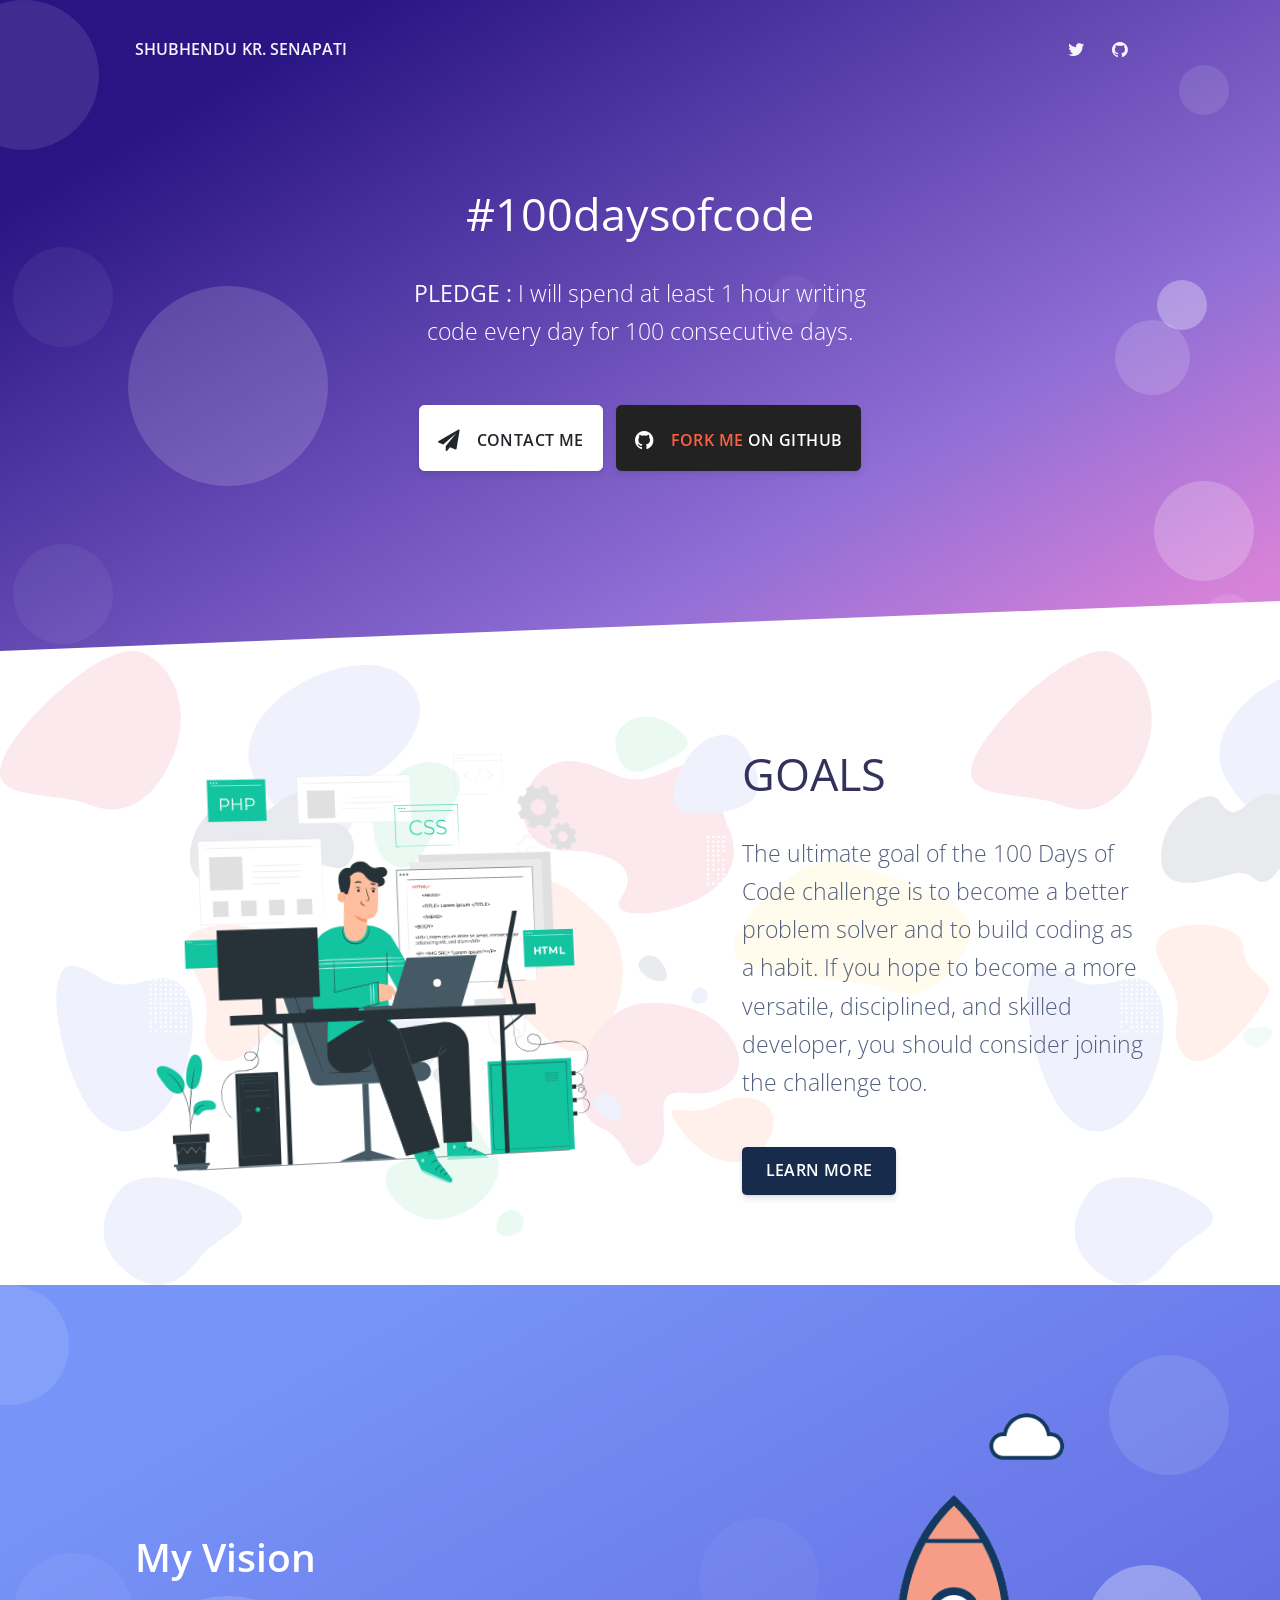
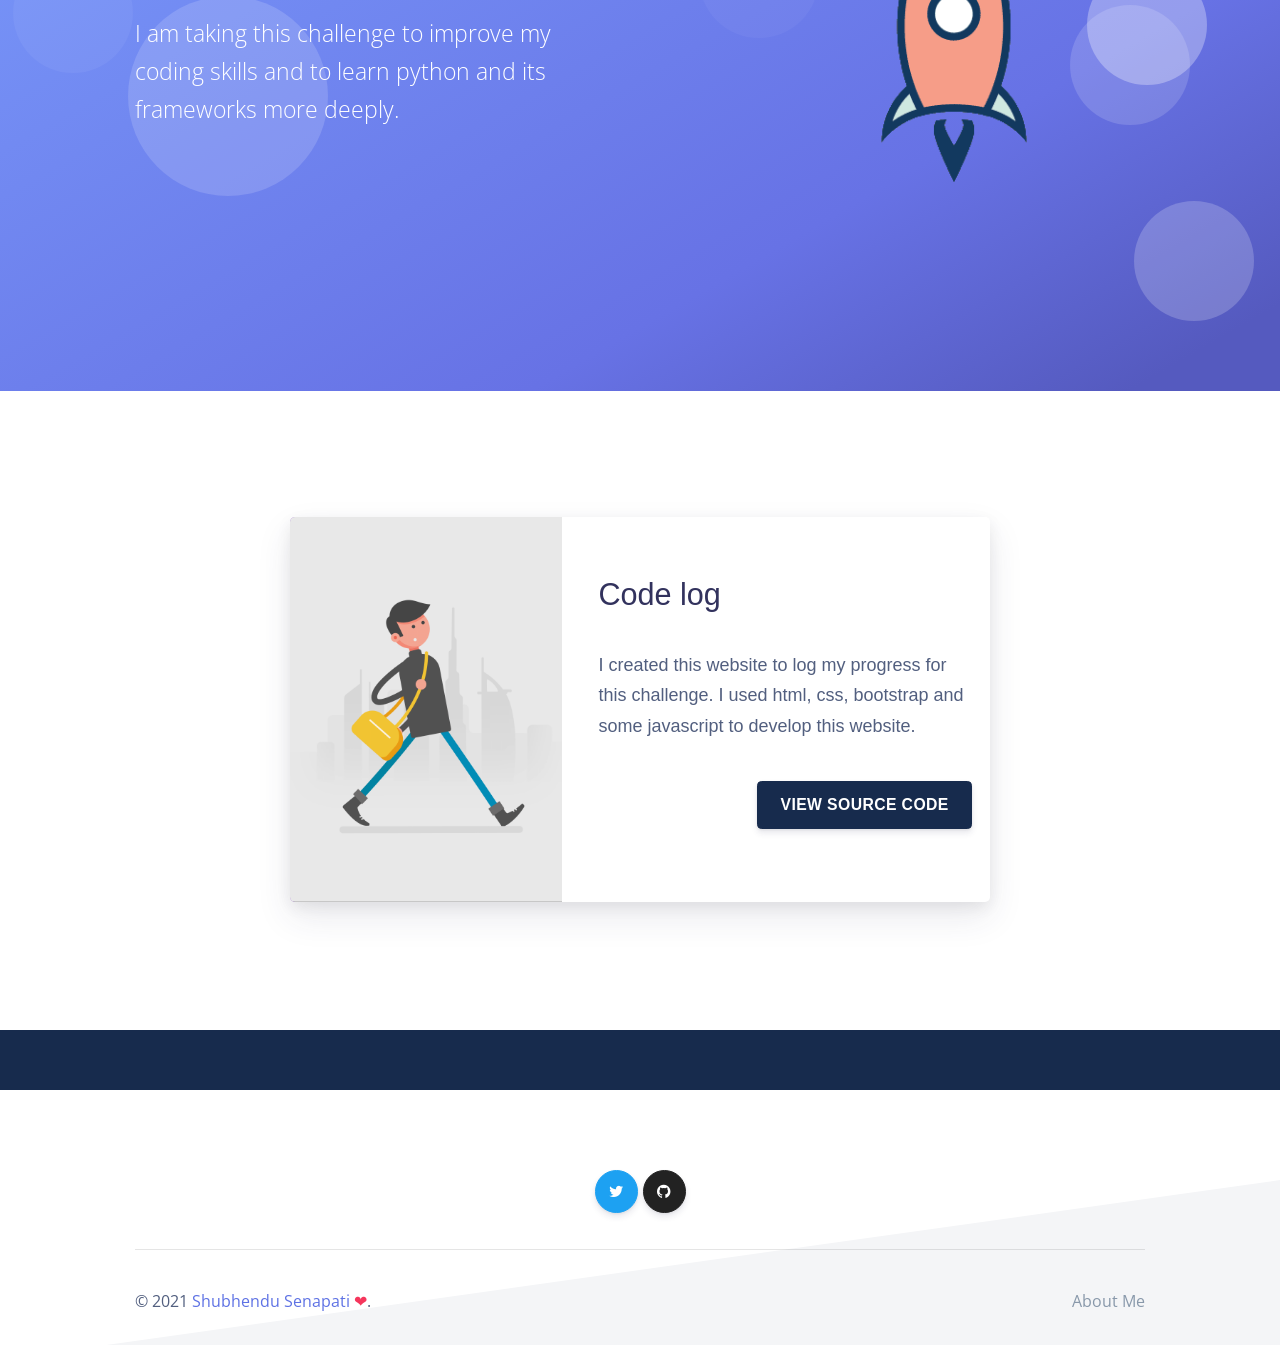
==== commit 6db8485e: "code pretty" ====
--- a/docs/index.html
+++ b/docs/index.html
@@ -1,305 +1,230 @@
 <!DOCTYPE html>
 <html lang="en">
-  <head>
-    <meta charset="utf-8" />
-    <meta
-      name="viewport"
-      content="width=device-width, initial-scale=1, shrink-to-fit=no"
-    />
-
-    <title>Code log - #100daysofcode</title>
-    <!--     Fonts and icons     -->
-    <link
-      href="https://fonts.googleapis.com/css?family=Open+Sans:300,400,600,700"
-      rel="stylesheet"
-    />
-    <link
-      href="https://use.fontawesome.com/releases/v5.0.6/css/all.css"
-      rel="stylesheet"
-    />
-    <!-- Nucleo Icons -->
-    <link href="./assets/css/nucleo-icons.css" rel="stylesheet" />
-    <link href="./assets/css/nucleo-svg.css" rel="stylesheet" />
-    <!-- Font Awesome Icons -->
-    <link href="./assets/css/font-awesome.css" rel="stylesheet" />
-    <link href="./assets/css/nucleo-svg.css" rel="stylesheet" />
-    <!-- CSS Files -->
-    <link
-      href="./assets/css/argon-design-system.css?v=1.2.0"
-      rel="stylesheet"
-    />
-  </head>
-
-  <body class="index-page" style="overflow-x: hidden">
-    <!-- Navbar -->
-    <nav
-      id="navbar-main"
-      class="
+
+<head>
+  <meta charset="utf-8" />
+  <meta name="viewport" content="width=device-width, initial-scale=1, shrink-to-fit=no" />
+
+  <title>Code log - #100daysofcode</title>
+  <!--     Fonts and icons     -->
+  <link href="https://fonts.googleapis.com/css?family=Open+Sans:300,400,600,700" rel="stylesheet" />
+  <link href="https://use.fontawesome.com/releases/v5.0.6/css/all.css" rel="stylesheet" />
+  <!-- Nucleo Icons -->
+  <link href="./assets/css/nucleo-icons.css" rel="stylesheet" />
+  <link href="./assets/css/nucleo-svg.css" rel="stylesheet" />
+  <!-- Font Awesome Icons -->
+  <link href="./assets/css/font-awesome.css" rel="stylesheet" />
+  <link href="./assets/css/nucleo-svg.css" rel="stylesheet" />
+  <!-- CSS Files -->
+  <link href="./assets/css/argon-design-system.css?v=1.2.0" rel="stylesheet" />
+</head>
+
+<body class="index-page" style="overflow-x: hidden">
+  <!-- Navbar -->
+  <nav id="navbar-main" class="
         navbar navbar-main navbar-expand-lg navbar-transparent navbar-light
         headroom
-      "
-    >
-      <div class="container">
-        <a class="navbar-brand" href="javascript:;">Shubhendu Kr. Senapati</a>
-        <button
-          class="navbar-toggler"
-          type="button"
-          data-toggle="collapse"
-          data-target="#navbar-danger"
-          aria-controls="navbar-danger"
-          aria-expanded="false"
-          aria-label="Toggle navigation"
-        >
-          <span class="navbar-toggler-icon"></span>
-        </button>
-        <div class="collapse navbar-collapse" id="navbar-danger">
-          <div class="navbar-collapse-header">
-            <div class="row">
-              <div class="col-6 collapse-brand">
-                <a href="./index.html">
-                  <img src="./assets/img/brand/shubhendu-brand.png" />
-                </a>
-              </div>
-              <div class="col-6 collapse-close">
-                <button
-                  type="button"
-                  class="navbar-toggler"
-                  data-toggle="collapse"
-                  data-target="#navbar-danger"
-                  aria-controls="navbar-danger"
-                  aria-expanded="false"
-                  aria-label="Toggle navigation"
-                >
-                  <span></span>
-                  <span></span>
-                </button>
-              </div>
-            </div>
-          </div>
-          <ul class="navbar-nav ml-auto">
-            <li class="nav-item">
-              <a
-                class="nav-link nav-link-icon"
-                href="https://twitter.com/shubhendukumars"
-              >
-                <i class="fa fa-twitter"></i>
-                <span class="nav-link-inner--text d-lg-none">Twitter</span>
+      ">
+    <div class="container">
+      <a class="navbar-brand" href="javascript:;">Shubhendu Kr. Senapati</a>
+      <button class="navbar-toggler" type="button" data-toggle="collapse" data-target="#navbar-danger"
+        aria-controls="navbar-danger" aria-expanded="false" aria-label="Toggle navigation">
+        <span class="navbar-toggler-icon"></span>
+      </button>
+      <div class="collapse navbar-collapse" id="navbar-danger">
+        <div class="navbar-collapse-header">
+          <div class="row">
+            <div class="col-6 collapse-brand">
+              <a href="./index.html">
+                <img src="./assets/img/brand/shubhendu-brand.png" />
               </a>
-            </li>
-
-            <li class="nav-item">
-              <a
-                class="nav-link nav-link-icon"
-                href="https://github.com/sksenapati007"
-              >
-                <i class="fa fa-github"></i>
-                <span class="nav-link-inner--text d-lg-none">GitHub</span>
-              </a>
-            </li>
-          </ul>
-        </div>
-      </div>
-    </nav>
-
-    <!-- End Navbar -->
-    <div class="wrapper">
-      <div class="section section-hero section-shaped">
-        <div class="shape shape-style-1 shape-primary">
-          <span class="span-150"></span>
-          <span class="span-50"></span>
-          <span class="span-50"></span>
-          <span class="span-75"></span>
-          <span class="span-100"></span>
-          <span class="span-75"></span>
-          <span class="span-50"></span>
-          <span class="span-100"></span>
-          <span class="span-50"></span>
-          <span class="span-100"></span>
-        </div>
-        <div class="page-header">
-          <div
-            class="container shape-container d-flex align-items-center py-lg"
-          >
-            <div class="col px-0">
-              <div class="row align-items-center justify-content-center">
-                <div class="col-lg-6 text-center">
-                  <!-- <h1 class="display-1 mb-0 text-white">#100daysofcode</h1> -->
-                  <h1 class="text-white">#100daysofcode</h1>
-                  <!-- <img src="./assets/img/brand/white.png" style="width: 200px;" class="img-fluid"> -->
-                  <p class="lead text-white">
-                    <span style="font-weight: 500px"><b>PLEDGE :</b></span> I
-                    will spend at least 1 hour writing code every day for 100
-                    consecutive days.
-                  </p>
-                  <div class="btn-wrapper mt-5">
-                    <a
-                      href="mailto:shubhendukumars09@gmail.com"
-                      class="btn btn-lg btn-white btn-icon mb-3 mb-sm-0"
-                    >
-                      <span class="btn-inner--icon"
-                        ><i class="fa fa-send"></i
-                      ></span>
-                      <span class="btn-inner--text">Contact Me</span>
-                    </a>
-                    <a
-                      href="https://github.com/sksenapati007/100DaysOfCode"
-                      class="btn btn-lg btn-github btn-icon mb-3 mb-sm-0"
-                      target="_blank"
-                    >
-                      <span class="btn-inner--icon"
-                        ><i class="fa fa-github"></i
-                      ></span>
-                      <span class="btn-inner--text"
-                        ><span class="text-warning">Fork me</span> on
-                        Github</span
-                      >
-                    </a>
-                  </div>
-                  <!-- <div class="mt-5">
+            </div>
+            <div class="col-6 collapse-close">
+              <button type="button" class="navbar-toggler" data-toggle="collapse" data-target="#navbar-danger"
+                aria-controls="navbar-danger" aria-expanded="false" aria-label="Toggle navigation">
+                <span></span>
+                <span></span>
+              </button>
+            </div>
+          </div>
+        </div>
+        <ul class="navbar-nav ml-auto">
+          <li class="nav-item">
+            <a class="nav-link nav-link-icon" href="https://twitter.com/shubhendukumars">
+              <i class="fa fa-twitter"></i>
+              <span class="nav-link-inner--text d-lg-none">Twitter</span>
+            </a>
+          </li>
+
+          <li class="nav-item">
+            <a class="nav-link nav-link-icon" href="https://github.com/sksenapati007">
+              <i class="fa fa-github"></i>
+              <span class="nav-link-inner--text d-lg-none">GitHub</span>
+            </a>
+          </li>
+        </ul>
+      </div>
+    </div>
+  </nav>
+
+  <!-- End Navbar -->
+  <div class="wrapper">
+    <div class="section section-hero section-shaped">
+      <div class="shape shape-style-1 shape-primary">
+        <span class="span-150"></span>
+        <span class="span-50"></span>
+        <span class="span-50"></span>
+        <span class="span-75"></span>
+        <span class="span-100"></span>
+        <span class="span-75"></span>
+        <span class="span-50"></span>
+        <span class="span-100"></span>
+        <span class="span-50"></span>
+        <span class="span-100"></span>
+      </div>
+      <div class="page-header">
+        <div class="container shape-container d-flex align-items-center py-lg">
+          <div class="col px-0">
+            <div class="row align-items-center justify-content-center">
+              <div class="col-lg-6 text-center">
+                <!-- <h1 class="display-1 mb-0 text-white">#100daysofcode</h1> -->
+                <h1 class="text-white">#100daysofcode</h1>
+                <!-- <img src="./assets/img/brand/white.png" style="width: 200px;" class="img-fluid"> -->
+                <p class="lead text-white">
+                  <span style="font-weight: 500px"><b>PLEDGE :</b></span> I
+                  will spend at least 1 hour writing code every day for 100
+                  consecutive days.
+                </p>
+                <div class="btn-wrapper mt-5">
+                  <a href="mailto:shubhendukumars09@gmail.com" class="btn btn-lg btn-white btn-icon mb-3 mb-sm-0">
+                    <span class="btn-inner--icon"><i class="fa fa-send"></i></span>
+                    <span class="btn-inner--text">Contact Me</span>
+                  </a>
+                  <a href="https://github.com/sksenapati007/100DaysOfCode"
+                    class="btn btn-lg btn-github btn-icon mb-3 mb-sm-0" target="_blank">
+                    <span class="btn-inner--icon"><i class="fa fa-github"></i></span>
+                    <span class="btn-inner--text"><span class="text-warning">Fork me</span> on
+                      Github</span>
+                  </a>
+                </div>
+                <!-- <div class="mt-5">
                   <small class="font-weight-bold mb-0 mr-2 text-white">*proudly coded by</small>
                   <img src="./assets/img/brand/creativetim-white-slim.png" style="height: 28px;">
                 </div> -->
-                </div>
               </div>
             </div>
           </div>
         </div>
-        <div class="separator separator-bottom separator-skew zindex-100">
-          <svg
-            x="0"
-            y="0"
-            viewBox="0 0 2560 100"
-            preserveAspectRatio="none"
-            version="1.1"
-            xmlns="http://www.w3.org/2000/svg"
-          >
-            <polygon
-              class="fill-white"
-              points="2560 0 2560 100 0 100"
-            ></polygon>
-          </svg>
-        </div>
-      </div>
-
-      <div
-        class="section"
-        style="background-image: url('./assets/img/ill/1.svg')"
-      >
-        <div class="container py-md">
-          <div class="row justify-content-between align-items-center">
-            <div class="col-lg-6 mb-lg-auto">
-              <div class="rounded overflow-hidden transform-perspective-left">
-                <div
-                  id="carousel_example"
-                  class="carousel slide"
-                  data-ride="carousel"
-                >
-                  <div class="carousel-inner">
-                    <div class="carousel-item active">
-                      <img
-                        class="img-fluid"
-                        src="images/web-development_2.svg"
-                        alt="First slide"
-                      />
-                    </div>
+      </div>
+      <div class="separator separator-bottom separator-skew zindex-100">
+        <svg x="0" y="0" viewBox="0 0 2560 100" preserveAspectRatio="none" version="1.1"
+          xmlns="http://www.w3.org/2000/svg">
+          <polygon class="fill-white" points="2560 0 2560 100 0 100"></polygon>
+        </svg>
+      </div>
+    </div>
+
+    <div class="section" style="background-image: url('./assets/img/ill/1.svg')">
+      <div class="container py-md">
+        <div class="row justify-content-between align-items-center">
+          <div class="col-lg-6 mb-lg-auto">
+            <div class="rounded overflow-hidden transform-perspective-left">
+              <div id="carousel_example" class="carousel slide" data-ride="carousel">
+                <div class="carousel-inner">
+                  <div class="carousel-item active">
+                    <img class="img-fluid" src="images/web-development_2.svg" alt="First slide" />
                   </div>
                 </div>
               </div>
             </div>
-            <div class="col-lg-5 mb-5 mb-lg-0">
-              <h1 class="">GOALS</h1>
-              <p class="lead mt-4">
-                The ultimate goal of the 100 Days of Code challenge is to become
-                a better problem solver and to build coding as a habit. If you
-                hope to become a more versatile, disciplined, and skilled
-                developer, you should consider joining the challenge too.
-              </p>
-              <a
-                href="https://www.100daysofcode.com/"
-                class="btn btn-default mt-4"
-                >Learn More</a
-              >
-            </div>
-          </div>
-        </div>
-      </div>
-
-      <section class="section section-lg section-shaped">
-        <div class="shape shape-style-1 shape-default">
-          <span></span>
-          <span></span>
-          <span></span>
-          <span></span>
-          <span></span>
-          <span></span>
-          <span></span>
-          <span></span>
-        </div>
-        <div class="container py-md">
-          <div class="row row-grid justify-content-between align-items-center">
-            <div class="col-lg-6">
-              <h3 class="display-3 text-white">My Vision</h3>
-              <p class="lead text-white">
-                I am taking this challenge to improve my coding skills and to
-                learn python and its frameworks more deeply.
-              </p>
-            </div>
-            <div class="col-lg-6 col-10 mx-md-auto">
-              <img class="ml-lg-5" src="images/mission.gif" width="100%" />
-            </div>
-          </div>
-        </div>
-      </section>
-
-      <!-- SVG separator -->
-
-      <section class="section-lg section-shaped">
-        <div class="blog-card shadow">
-          <div class="meta">
-            <div
-              class="photo"
-              style="
+          </div>
+          <div class="col-lg-5 mb-5 mb-lg-0">
+            <h1 class="">GOALS</h1>
+            <p class="lead mt-4">
+              The ultimate goal of the 100 Days of Code challenge is to become
+              a better problem solver and to build coding as a habit. If you
+              hope to become a more versatile, disciplined, and skilled
+              developer, you should consider joining the challenge too.
+            </p>
+            <a href="https://www.100daysofcode.com/" class="btn btn-default mt-4">Learn More</a>
+          </div>
+        </div>
+      </div>
+    </div>
+
+    <section class="section section-lg section-shaped">
+      <div class="shape shape-style-1 shape-default">
+        <span></span>
+        <span></span>
+        <span></span>
+        <span></span>
+        <span></span>
+        <span></span>
+        <span></span>
+        <span></span>
+      </div>
+      <div class="container py-md">
+        <div class="row row-grid justify-content-between align-items-center">
+          <div class="col-lg-6">
+            <h3 class="display-3 text-white">My Vision</h3>
+            <p class="lead text-white">
+              I am taking this challenge to improve my coding skills and to
+              learn python and its frameworks more deeply.
+            </p>
+          </div>
+          <div class="col-lg-6 col-10 mx-md-auto">
+            <img class="ml-lg-5" src="images/mission.gif" width="100%" />
+          </div>
+        </div>
+      </div>
+    </section>
+
+    <!-- SVG separator -->
+
+    <section class="section-lg section-shaped">
+      <div class="blog-card shadow">
+        <div class="meta">
+          <div class="photo" style="
                 background-color: #a979d9;
                 background-image: url(images/walking_3.gif);
-              "
-            ></div>
-            <ul class="details">
-              <li class="author text-white">#100DaysOfCode</li>
-              <li class="date text-warning">June 07, 2021</li>
-              <li class="tags">
-                <ul>
-                  <li><a class="text-white" href="#">HTML</a></li>
-                  <li><a class="text-white" href="#">CSS</a></li>
-                  <li><a class="text-white" href="#">Bootstrap</a></li>
-                  <li><a class="text-white" href="#">JavaScript</a></li>
-                  <li><a class="text-white" href="#">Python</a></li>
-                </ul>
-              </li>
-            </ul>
-          </div>
-          <div class="description">
-            <br />
-            <br />
-            <h1>Code log</h1>
-            <br />
-            <p>
-              I created this website to log my progress for this challenge. I
-              used html, css, bootstrap and some javascript to develop this
-              website.
-            </p>
-            <br />
-            <p class="read-more">
-              <a class="btn btn-default" href="#">View Source Code</a>
-            </p>
-          </div>
-        </div>
-      </section>
-
-      <section class="bg-default" style="padding: 30px; margin-left: -30px">
-        <div class="row" id="card-wrapper"></div>
-        <div class="content">
-          <!-- Coming Soon Section -->
-          <!--    <a class="card" href="#!">
+              "></div>
+          <ul class="details">
+            <li class="author text-white">#100DaysOfCode</li>
+            <li class="date text-warning">June 07, 2021</li>
+            <li class="tags">
+              <ul>
+                <li><a class="text-white" href="#">HTML</a></li>
+                <li><a class="text-white" href="#">CSS</a></li>
+                <li><a class="text-white" href="#">Bootstrap</a></li>
+                <li><a class="text-white" href="#">JavaScript</a></li>
+                <li><a class="text-white" href="#">Python</a></li>
+              </ul>
+            </li>
+          </ul>
+        </div>
+        <div class="description">
+          <br />
+          <br />
+          <h1>Code log</h1>
+          <br />
+          <p>
+            I created this website to log my progress for this challenge. I
+            used html, css, bootstrap and some javascript to develop this
+            website.
+          </p>
+          <br />
+          <p class="read-more">
+            <a class="btn btn-default" href="#">View Source Code</a>
+          </p>
+        </div>
+      </div>
+    </section>
+
+    <section class="bg-default" style="padding: 30px; margin-left: -30px">
+      <div class="row" id="card-wrapper"></div>
+      <div class="content">
+        <!-- Coming Soon Section -->
+        <!--    <a class="card" href="#!">
                     <div class="front" style="background-image: url(https://i.postimg.cc/3RWFGDtm/5723679233146880.jpg);">
                         <p class="display-3">Day 07</p>
                     </div>
@@ -314,103 +239,72 @@
                         </div>
                     </div>
                 </a> -->
-        </div>
-      </section>
-
-      <footer class="footer has-cards">
-        <div class="container">
-          <div class="row align-items-center justify-content-md-between">
-            <!-- <div class="col-lg-6">
+      </div>
+    </section>
+
+    <footer class="footer has-cards">
+      <div class="container">
+        <div class="row align-items-center justify-content-md-between">
+          <!-- <div class="col-lg-6">
           <h3 class="text-primary font-weight-light mb-2">Thank you for supporting us!</h3>
           <h4 class="mb-0 font-weight-light">Let's get in touch on any of these platforms.</h4>
         </div> -->
-            <div class="col-lg-12 text-lg-center btn-wrapper">
-              <a href="https://twitter.com/shubhendukumars"
-                ><button
-                  target="_blank"
-                  rel="nofollow"
-                  class="btn btn-icon-only btn-twitter rounded-circle"
-                  data-toggle="tooltip"
-                  data-original-title="Follow us"
-                >
-                  <span class="btn-inner--icon"
-                    ><i class="fa fa-twitter"></i
-                  ></span></button
-              ></a>
-
-              <a href="https://github.com/sksenapati007">
-                <button
-                  target="_blank"
-                  rel="nofollow"
-                  class="btn btn-icon-only btn-github rounded-circle"
-                  data-toggle="tooltip"
-                  data-original-title="Star on Github"
-                >
-                  <span class="btn-inner--icon"
-                    ><i class="fa fa-github"></i
-                  ></span></button
-              ></a>
-            </div>
-          </div>
-          <hr />
-          <div class="row align-items-center justify-content-md-between">
-            <div class="col-md-6">
-              <div class="copyright">
-                &copy; 2021 <a href="" target="_blank">Shubhendu Senapati </a>
-                <span class="text-red">❤</span>.
-              </div>
-            </div>
-            <div class="col-md-6">
-              <ul class="nav nav-footer justify-content-end">
-                <li class="nav-item">
-                  <a href="" class="nav-link" target="_blank">About Me</a>
-                </li>
-              </ul>
-            </div>
-          </div>
-        </div>
-      </footer>
-    </div>
-    <script src="js/script.js"></script>
-    <!--   Core JS Files   -->
-    <script
-      src="./assets/js/core/jquery.min.js"
-      type="text/javascript"
-    ></script>
-    <script
-      src="./assets/js/core/popper.min.js"
-      type="text/javascript"
-    ></script>
-    <script
-      src="./assets/js/core/bootstrap.min.js"
-      type="text/javascript"
-    ></script>
-    <script src="./assets/js/plugins/perfect-scrollbar.jquery.min.js"></script>
-    <!--  Plugin for Switches, full documentation here: http://www.jque.re/plugins/version3/bootstrap.switch/ -->
-    <script src="./assets/js/plugins/bootstrap-switch.js"></script>
-    <!--  Plugin for the Sliders, full documentation here: http://refreshless.com/nouislider/ -->
-    <script
-      src="./assets/js/plugins/nouislider.min.js"
-      type="text/javascript"
-    ></script>
-    <script src="./assets/js/plugins/moment.min.js"></script>
-    <!-- Control Center for Argon UI Kit: parallax effects, scripts for the example pages etc -->
-    <!--  Google Maps Plugin    -->
-    <script
-      src="./assets/js/argon-design-system.min.js?v=1.2.0"
-      type="text/javascript"
-    ></script>
-    <script>
-      function scrollToDownload() {
-        if ($(".section-download").length != 0) {
-          $("html, body").animate(
-            {
-              scrollTop: $(".section-download").offset().top,
-            },
-            1000
-          );
-        }
+          <div class="col-lg-12 text-lg-center btn-wrapper">
+            <a href="https://twitter.com/shubhendukumars"><button target="_blank" rel="nofollow"
+                class="btn btn-icon-only btn-twitter rounded-circle" data-toggle="tooltip"
+                data-original-title="Follow us">
+                <span class="btn-inner--icon"><i class="fa fa-twitter"></i></span></button></a>
+
+            <a href="https://github.com/sksenapati007">
+              <button target="_blank" rel="nofollow" class="btn btn-icon-only btn-github rounded-circle"
+                data-toggle="tooltip" data-original-title="Star on Github">
+                <span class="btn-inner--icon"><i class="fa fa-github"></i></span></button></a>
+          </div>
+        </div>
+        <hr />
+        <div class="row align-items-center justify-content-md-between">
+          <div class="col-md-6">
+            <div class="copyright">
+              &copy; 2021 <a href="" target="_blank">Shubhendu Senapati </a>
+              <span class="text-red">❤</span>.
+            </div>
+          </div>
+          <div class="col-md-6">
+            <ul class="nav nav-footer justify-content-end">
+              <li class="nav-item">
+                <a href="" class="nav-link" target="_blank">About Me</a>
+              </li>
+            </ul>
+          </div>
+        </div>
+      </div>
+    </footer>
+  </div>
+  <script src="js/script.js"></script>
+  <!--   Core JS Files   -->
+  <script src="./assets/js/core/jquery.min.js" type="text/javascript"></script>
+  <script src="./assets/js/core/popper.min.js" type="text/javascript"></script>
+  <script src="./assets/js/core/bootstrap.min.js" type="text/javascript"></script>
+  <script src="./assets/js/plugins/perfect-scrollbar.jquery.min.js"></script>
+  <!--  Plugin for Switches, full documentation here: http://www.jque.re/plugins/version3/bootstrap.switch/ -->
+  <script src="./assets/js/plugins/bootstrap-switch.js"></script>
+  <!--  Plugin for the Sliders, full documentation here: http://refreshless.com/nouislider/ -->
+  <script src="./assets/js/plugins/nouislider.min.js" type="text/javascript"></script>
+  <script src="./assets/js/plugins/moment.min.js"></script>
+  <!-- Control Center for Argon UI Kit: parallax effects, scripts for the example pages etc -->
+  <!--  Google Maps Plugin    -->
+  <script src="./assets/js/argon-design-system.min.js?v=1.2.0" type="text/javascript"></script>
+  <script>
+    function scrollToDownload() {
+      if ($(".section-download").length != 0) {
+        $("html, body").animate({
+            scrollTop: $(".section-download").offset().top,
+          },
+          1000
+        );
       }
-    </script>
-  </body>
-</html>
+    }
+  </script>
+</body>
+
+</html>
